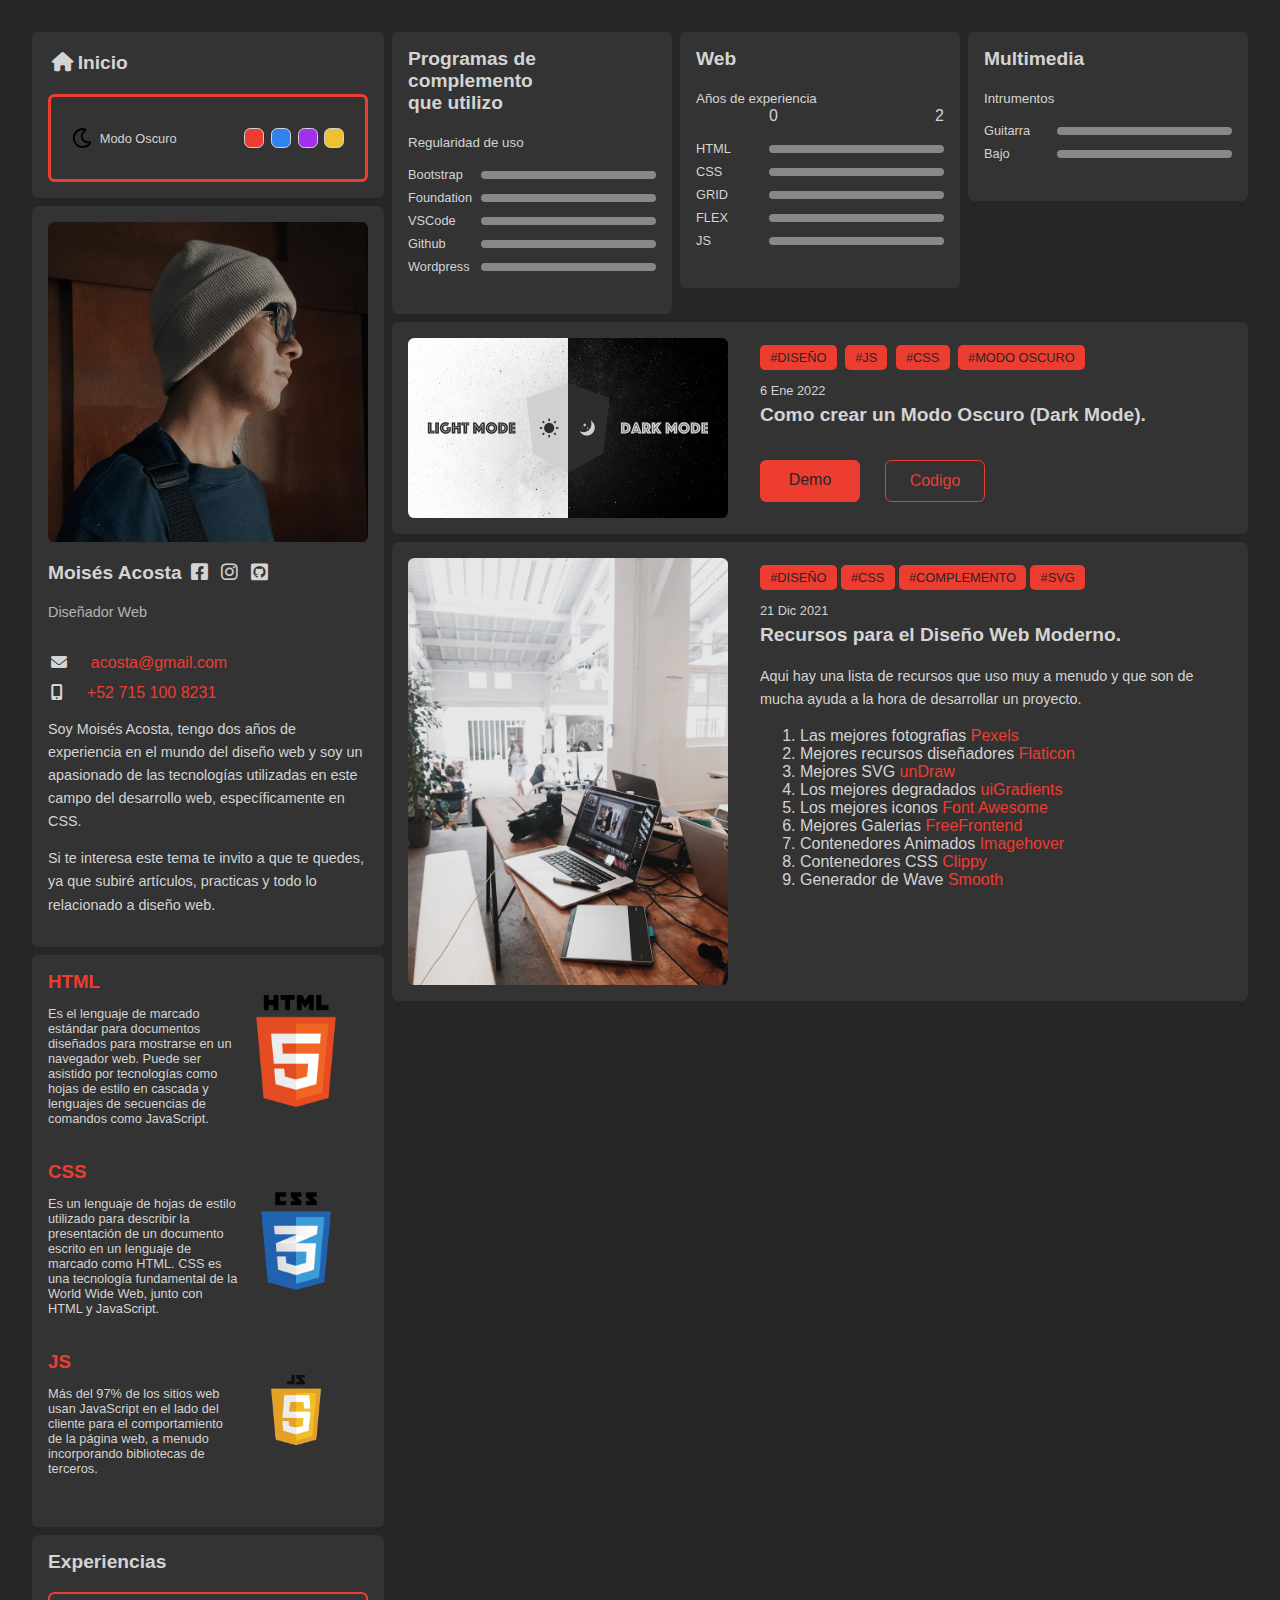
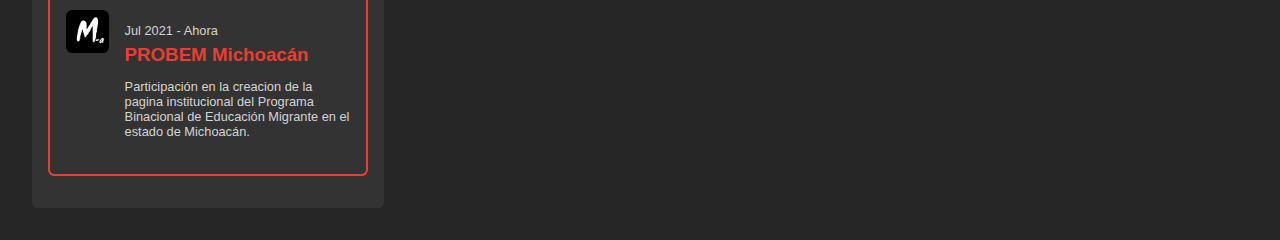
==== index.html @ a716a190 "Updated" ====
<!DOCTYPE html>
<html lang="en">
  <head>
    <meta charset="UTF-8" />
    <meta http-equiv="X-UA-Compatible" content="IE=edge" />
    <meta name="viewport" content="width=device-width, initial-scale=1.0" />
    <link rel="stylesheet" href="css/styles.css" />
    <link rel="icon" href="assets/images/logo.png" />

    <link
      rel="stylesheet"
      href="https://cdnjs.cloudflare.com/ajax/libs/font-awesome/6.0.0-beta3/css/all.min.css"
    />
    <title>M-a Web</title>
  </head>

  <body class="dark">
    <main class="main">
      <section class="column column--left">
        <article class="card card--profile">
          <h2 class="header__title"><i class="fas fa-home"></i>Inicio</h2>
          <div class="container__header">
            <div class="switches">
              <div id="toggle-theme" class="toggle-theme">
                <img
                  id="toggle-icon"
                  src="assets/icons/moon.svg"
                  alt="icon theme"
                  class="toggle-theme__icon"
                />
                <p id="toggle-text" class="toggle-theme__text">Modo Oscuro</p>
              </div>
              <div id="toggle-colors" class="colors">
                <div
                  data-color="hsl(4,84%,56%)"
                  class="colors__item colors__item--red"
                ></div>
                <div
                  data-color="hsl(214,84%,56%)"
                  class="colors__item colors__item--blue"
                ></div>
                <div
                  data-color="hsl(276,84%,56%)"
                  class="colors__item colors__item--purple"
                ></div>
                <div
                  data-color="hsl(46,84%,56%)"
                  class="colors__item colors__item--orange"
                ></div>
              </div>
            </div>
          </div>
        </article>

        <article class="card card--profile">
          <div class="card__image-container">
            <img src="assets/images/perfil.jpeg" alt="" />
          </div>

          <div class="card__header">
            <h2 class="card__title">
              Moisés Acosta
              <a
                href="https://www.facebook.com/moisesacoatamiranda"
                target="_blank"
              >
                <i class="fab fa-facebook-square"></i
              ></a>
              <a
                href="https://www.instagram.com/moisesacosta_miranda/"
                target="_blank"
                ><i class="fab fa-instagram"></i
              ></a>
              <a href="https://github.com/MoisesAcosta-fronend" target="_blank"
                ><i class="fab fa-github-square"></i
              ></a>
            </h2>

            <p class="card__subtitle">Diseñador Web</p>
          </div>

          <div class="card__body">
            <div class="card__link">
              <i class="fas fa-envelope icon"></i>
              <a href="mailto:acostam.moises.471@gmail.com" target="_blank"
                >acosta@gmail.com</a
              >
            </div>
          </div>

          <div class="card__body">
            <div class="card__link">
              <i class="fas fa-mobile-alt icon"></i>
              <a href="tel: +52 7151008231" target="_blank">+52 715 100 8231</a>
            </div>
            <p class="card__text">
              Soy Moisés Acosta, tengo dos años de experiencia en el mundo del
              diseño web y soy un apasionado de las tecnologías utilizadas en
              este campo del desarrollo web, específicamente en CSS.
            </p>
            <p class="card__text">
              Si te interesa este tema te invito a que te quedes, ya que subiré
              artículos, practicas y todo lo relacionado a diseño web.
            </p>
          </div>
        </article>

        <article class="card card--lenguages">
          <div class="lenguages">
            <div class="lenguages__info">
              <h3 class="lenguages__job">HTML</h3>
              <p class="lenguages__description">
                Es el lenguaje de marcado estándar para documentos diseñados
                para mostrarse en un navegador web. Puede ser asistido por
                tecnologías como hojas de estilo en cascada y lenguajes de
                secuencias de comandos como JavaScript.
              </p>
            </div>
            <img
              src="assets/images/logohtml.png"
              alt="logo"
              class="lenguages__image"
            />
          </div>

          <div class="lenguages">
            <div class="lenguages__info">
              <h3 class="lenguages__job">CSS</h3>
              <p class="lenguages__description">
                Es un lenguaje de hojas de estilo utilizado para describir la
                presentación de un documento escrito en un lenguaje de marcado
                como HTML. CSS es una tecnología fundamental de la World Wide
                Web, junto con HTML y JavaScript.
              </p>
            </div>
            <img
              src="assets/images/logocss.png"
              alt="logo"
              class="lenguages__image"
            />
          </div>

          <div class="lenguages">
            <div class="lenguages__info">
              <h3 class="lenguages__job">JS</h3>
              <p class="lenguages__description">
                Más del 97% de los sitios web usan JavaScript en el lado del cliente
                para el comportamiento de la página web, a menudo incorporando
                bibliotecas de terceros.
              </p>
            </div>
            <img
              src="assets/images/logojs.png"
              alt="logo"
              class="lenguages__image"
            />
          </div>
        </article>

        <article class="card card--experience">
          <h2 class="card__title">Experiencias</h2>

          <div class="experience">
            <img
              src="assets/images/logo.png"
              alt="logo"
              class="experience__image"
            />
            <div class="experience__info">
              <p class="experience__time">Jul 2021 - Ahora</p>
              <h3 class="experience__job">PROBEM Michoacán</h3>
              <p class="experience__description">
                Participación en la creacion de la pagina institucional del
                Programa Binacional de Educación Migrante en el estado de
                Michoacán.
              </p>
            </div>
          </div>
        </article>
      </section>

      <section class="column column--right">
        <article class="card">
          <h2 class="card__title">
            Programas de complemento <br />
            que utilizo
          </h2>
          <small>Regularidad de uso</small>

          <div class="skills">
            <div class="skills__item">
              <p class="skills__tech">Bootstrap</p>
              <div class="skills__bar skills__bar--10"></div>
            </div>

            <div class="skills__item">
              <p class="skills__tech">Foundation</p>
              <div class="skills__bar skills__bar--10"></div>
            </div>

            <div class="skills__item">
              <p class="skills__tech">VSCode</p>
              <div class="skills__bar skills__bar--90"></div>
            </div>

            <div class="skills__item">
              <p class="skills__tech">Github</p>
              <div class="skills__bar skills__bar--90"></div>
            </div>

            <div class="skills__item">
              <p class="skills__tech">Wordpress</p>
              <div class="skills__bar skills__bar--20"></div>
            </div>
          </div>
        </article>
        <article class="card">
          <h2 class="card__title">Web</h2>
          <small>Años de experiencia</small>
          <div class="skills__header">
            <span class="skills__star-level">0</span>
            <span class="skills__star-level">2</span>
          </div>
          <div class="skills">
            <div class="skills__item">
              <p class="skills__tech">HTML</p>
              <div class="skills__bar skills__bar--70"></div>
            </div>

            <div class="skills__item">
              <p class="skills__tech">CSS</p>
              <div class="skills__bar skills__bar--50"></div>
            </div>

            <div class="skills__item">
              <p class="skills__tech">GRID</p>
              <div class="skills__bar skills__bar--90"></div>
            </div>

            <div class="skills__item">
              <p class="skills__tech">FLEX</p>
              <div class="skills__bar skills__bar--90"></div>
            </div>

            <div class="skills__item">
              <p class="skills__tech">JS</p>
              <div class="skills__bar skills__bar--10"></div>
            </div>
          </div>
        </article>

        <article class="card">
          <h2 class="card__title">Multimedia</h2>
          <small>Intrumentos</small>

          <div class="skills">
            <div class="skills__item">
              <p class="skills__tech">Guitarra</p>
              <div class="skills__bar skills__bar--60"></div>
            </div>

            <div class="skills__item">
              <p class="skills__tech">Bajo</p>
              <div class="skills__bar skills__bar--20"></div>
            </div>
          </div>
        </article>

        <article class="card card--project">
          <div class="card__image-container">
            <img
              class="card__image"
              src="assets/images/dark mode.png"
              alt="Landing Page"
            />
          </div>
          <div class="project">
            <div class="project__tags">
              <span class="project__tag">#DISEÑO</span>
              <span class="project__tag">#JS</span>
              <span class="project__tag">#CSS</span>
              <span class="project__tag">#MODO OSCURO</span>
            </div>
            <p class="experience__time">6 Ene 2022</p>

            <h2 class="card__title">Como crear un Modo Oscuro (Dark Mode).</h2>
            <p class="card__text"></p>
            <div class="buttons">
              <a
                href="https://moisesacosta-fronend.github.io/DARK-MODE/"
                target="_blank"
                class="button button--primary"
                >Demo</a
              >
              <a
                href="https://github.com/MoisesAcosta-fronend/DARK-MODE"
                target="_blank"
                class="button button--ghost"
                >Codigo</a
              >
            </div>
          </div>
        </article>

        <article class="card card--project">
          <div class="card__image-container">
            <img
              class="card__image"
              src="assets/images/project.jpg"
              alt="Landing Page"
            />
          </div>
          <div class="project">
            <div class="project__tags">
              <span class="project__tag">#DISEÑO</span>
              <span class="project__tag">#CSS</span>
              <span class="project__tag">#COMPLEMENTO</span>
              <span class="project__tag">#SVG</span>
            </div>
            <p class="experience__time">21 Dic 2021</p>

            <h2 class="card__title">Recursos para el Diseño Web Moderno.</h2>
            <p class="card__text">
              Aqui hay una lista de recursos que uso muy a menudo y que son de
              mucha ayuda a la hora de desarrollar un proyecto.
            </p>

            <ol>
              <li>
                Las mejores fotografias
                <a href="https://www.pexels.com/es-es/" target="_blank"
                  >Pexels</a
                >
              </li>

              <li>
                Mejores recursos diseñadores
                <a href="https://www.flaticon.com/" target="_blank">Flaticon</a>
              </li>

              <li>
                Mejores SVG
                <a href="https://undraw.co/illustrations" target="_blank"
                  >unDraw</a
                >
              </li>

              <li>
                Los mejores degradados
                <a
                  href="https://uigradients.com/#50ShadesofGrey"
                  target="_blank"
                  >uiGradients</a
                >
              </li>

              <li>
                Los mejores iconos
                <a
                  href="https://fontawesome.com/v5.15/icons?d=gallery&p=2"
                  target="_blank"
                  >Font Awesome</a
                >
              </li>

              <li>
                Mejores Galerias
                <a
                  href="https://freefrontend.com/css-masonry-layout-examples/"
                  target="_blank"
                  >FreeFrontend</a
                >
              </li>

              <li>
                Contenedores Animados
                <a href="http://imagehover.io/" target="_blank">Imagehover</a>
              </li>

              <li>
                Contenedores CSS
                <a href="https://bennettfeely.com/clippy/" target="_blank"
                  >Clippy</a
                >
              </li>

              <li>
                Generador de Wave
                <a
                  href="https://smooth.ie/blogs/news/svg-wavey-transitions-between-sections"
                  target="_blank"
                  >Smooth</a
                >
              </li>
            </ol>
          </div>
        </article>
      </section>
    </main>

    <script src="js/scripts.js"></script>
  </body>
</html>
---- css/styles.css ----
:root {
  --primary-color: hsl(4, 84%, 56%);
  --text-color: hsl(0, 0%, 31%);
  --bg-color: hsl(0, 0%, 90%);
  --bg-card-color: hsl(0, 0%, 98%);
  --transition: color 0.2s, background-color 0.4s, border 0.3s ease-in-out;
  --border-radius: 0.4em;
  --skill-bar-length: 0%;
}

* {
  box-sizing: border-box;
}
a {
  color: var(--primary-color);
  text-decoration: none;
  transition: var(--transition);
}
i {
  padding: 0.2em;
  color: var(--text-color);
}
img {
  max-width: 100%;
  display: block;
  border-radius: var(--border-radius);
}

body {
  margin: 0;
  background-color: var(--bg-color);
  color: var(--text-color);
  transition: var(--transition);
  font-family: sans-serif;
}

body.dark {
  --bg-color: hsl(0, 0%, 15%);
  --text-color: hsl(0, 0%, 83%);
  --bg-card-color: hsl(0, 0%, 20%);
}

/*MODOS*/
.header__title {
  margin: 0;
  margin-bottom: 1em;
  font-size: 1.2rem;
  transition: var(--transition);
}
.container__header {
  background-color: transparent;
  border-radius: var(--border-radius);
  border: 3px solid var(--primary-color);
  transition: var(--transition);
}
.switches {
  display: flex;
  align-items: center;
  justify-content: space-between;
  padding: 0.3em;
  margin: 1em;
}
.toggle-theme {
  display: flex;
  align-items: center;
  justify-content: center;
  cursor: pointer;
}
.toggle-theme__icon {
  margin-right: 0.5em;
  width: 20px;
}
.toggle-theme__text {
  font-size: 0.8rem;
}
/*FINAL MODOS*/

/*COLORES*/
.colors {
  display: flex;
  justify-content: space-between;
  align-items: center;
  height: 20px;
  width: 100px;
}
.colors__item {
  width: 20px;
  height: 20px;
  border: 1px solid var(--text-color);
  cursor: pointer;
  background-color: var(--primary-color);
  border-radius: var(--border-radius);
  transition: var(--transition);
}
.colors__item--red {
  --primary-color: hsl(4, 84%, 56%);
}
.colors__item--blue {
  --primary-color: hsl(214, 84%, 56%);
}
.colors__item--purple {
  --primary-color: hsl(276, 84%, 56%);
}
.colors__item--orange {
  --primary-color: hsl(46, 84%, 56%);
}
/*FINAL COLORES*/

.main {
  display: grid;
  transition: var(--transition);
  padding: 2em;
  gap: 0.5em;
}
@media screen and (min-width: 720px) {
  .main {
    grid-template-columns: min-content 1fr;
  }
}

.column {
  display: grid;
  gap: 0.5em;
}
@media screen and (min-width: 720px) {
  .column--right {
    grid-template-columns: repeat(3, 1fr);
    grid-template-rows: repeat(3, min-content);
    align-items: start;
  }
}

.card {
  padding: 1em;
  background-color: var(--bg-card-color);
  border-radius: var(--border-radius);
  transition: var(--transition);

  /*CARD PRESENTACION*/
}
.card__image-container {
  min-width: 320px;
  overflow: hidden;
}
.card__header {
  padding: 1em 0;
}
.card__title {
  margin: 0;
  margin-bottom: 1em;
  font-size: 1.2rem;
}
.card__subtitle {
  font-size: 0.9rem;
  opacity: 0.8;
}
.card__link {
  margin-bottom: 0.5em;
}
.card__text {
  font-size: 0.9rem;
  line-height: 1.6;
}
@media screen and (min-width: 760px) {
  .card--project {
    display: grid;
    grid-template-columns: min-content 1fr;
    grid-column: 1/-1;
  }
}
/* FINAL CARD PRESENTACION*/

.skills {
  padding: 1em 0;
}
.skills__header {
  display: flex;
  justify-content: space-between;
  width: 175px;
  margin-left: auto;
}
.skills__tech {
  margin: 0;
  font-size: 0.8rem;
}
.skills__item {
  display: flex;
  align-items: center;
  justify-content: space-between;
  margin-bottom: 0.5em;
}
.skills__bar,
.skills__bar::after {
  position: relative;
  width: 175px;
  height: 8px;
  background-color: #888;
  border-radius: var(--border-radius);
  overflow: hidden;
}
.skills__bar::after {
  left: -175px;
  content: "";
  position: absolute;
  background-color: var(--primary-color);
  transition: var(--transition);
  animation: skills-bar-fill 2s ease-in-out forwards;
}
.skills__bar--10::after {
  --skill-bar-length: 10%;
}
.skills__bar--20::after {
  --skill-bar-length: 20%;
}
.skills__bar--30::after {
  --skill-bar-length: 30%;
}
.skills__bar--40::after {
  --skill-bar-length: 40%;
}
.skills__bar--50::after {
  --skill-bar-length: 50%;
}
.skills__bar--60::after {
  --skill-bar-length: 60%;
}
.skills__bar--70::after {
  --skill-bar-length: 70%;
}
.skills__bar--80::after {
  --skill-bar-length: 80%;
}
.skills__bar--90::after {
  --skill-bar-length: 90%;
}
.skills__bar--100::after {
  --skill-bar-length: 100%;
}

.lenguages {
  display: flex;
  align-items: start;
  margin-bottom: 1em;
  border-radius: var(--border-radius);
  transition: var(--transition);
}
.lenguages__image {
  max-width: 35%;
  margin-right: 1em;
  margin-top: 1.5em;
  
}
.lenguages__time {
  font-size: 0.8rem;
  margin-bottom: 0.5em;
}
.lenguages__job {
  margin: 0;
  margin-bottom: 0.5em;
  color: var(--primary-color);
  transition: var(--transition);
}
.lenguages__description {
  font-size: 0.8rem;
  margin-bottom: 1.5em;
}

.experience {
  display: flex;
  align-items: start;
  margin-bottom: 1em;
  padding: 1em;
  border: 2px solid var(--primary-color);
  border-radius: var(--border-radius);
  transition: var(--transition);
}
.experience__image {
  max-width: 15%;
  margin-right: 1em;
}
.experience__time {
  font-size: 0.8rem;
  margin-bottom: 0.5em;
}
.experience__job {
  margin: 0;
  margin-bottom: 0.5em;
  color: var(--primary-color);
  transition: var(--transition);
}
.experience__description {
  font-size: 0.8rem;
  margin-bottom: 1.5em;
}

.project {
  position: relative;
}
@media screen and (min-width: 760px) {
  .project {
    margin-left: 2em;
  }
}

.project__tags {
  display: flex;
  justify-content: space-between;
  margin: 0.5em 0;
  font-size: 0.6rem;
  width: 275px;
}
.project__tag {
  transition: var(--transition);
}
@media screen and (min-width: 760px) {
  .project__tags {
    width: 325px;
    font-size: 0.8rem;
  }
}
.project__tag {
  padding: 0.4em 0.8em;
  border-radius: var(--border-radius);
  background-color: var(--primary-color);
  color: var(--bg-color);
  transition: var(--transition);
}
.buttons {
  display: flex;
  justify-content: space-between;
  width: 225px;
}
@media screen and (min-width: 760px) {
  .buttons {
    position: absolute;
    bottom: 1em;
  }
}

.button {
  width: 100px;
  line-height: 2.5;
  text-align: center;
  border-radius: var(--border-radius);
  transition: var(--transition);
}
.button--primary {
  background-color: var(--primary-color);
  color: var(--bg-color);
}
.button--ghost {
  background-color: transparent;
  border: 1px solid var(--primary-color);
  color: var(--primary-color);
}

.icon {
  margin-right: 1em;
}

@keyframes skills-bar-fill {
  to {
    transform: translateX(var(--skill-bar-length));
  }
}
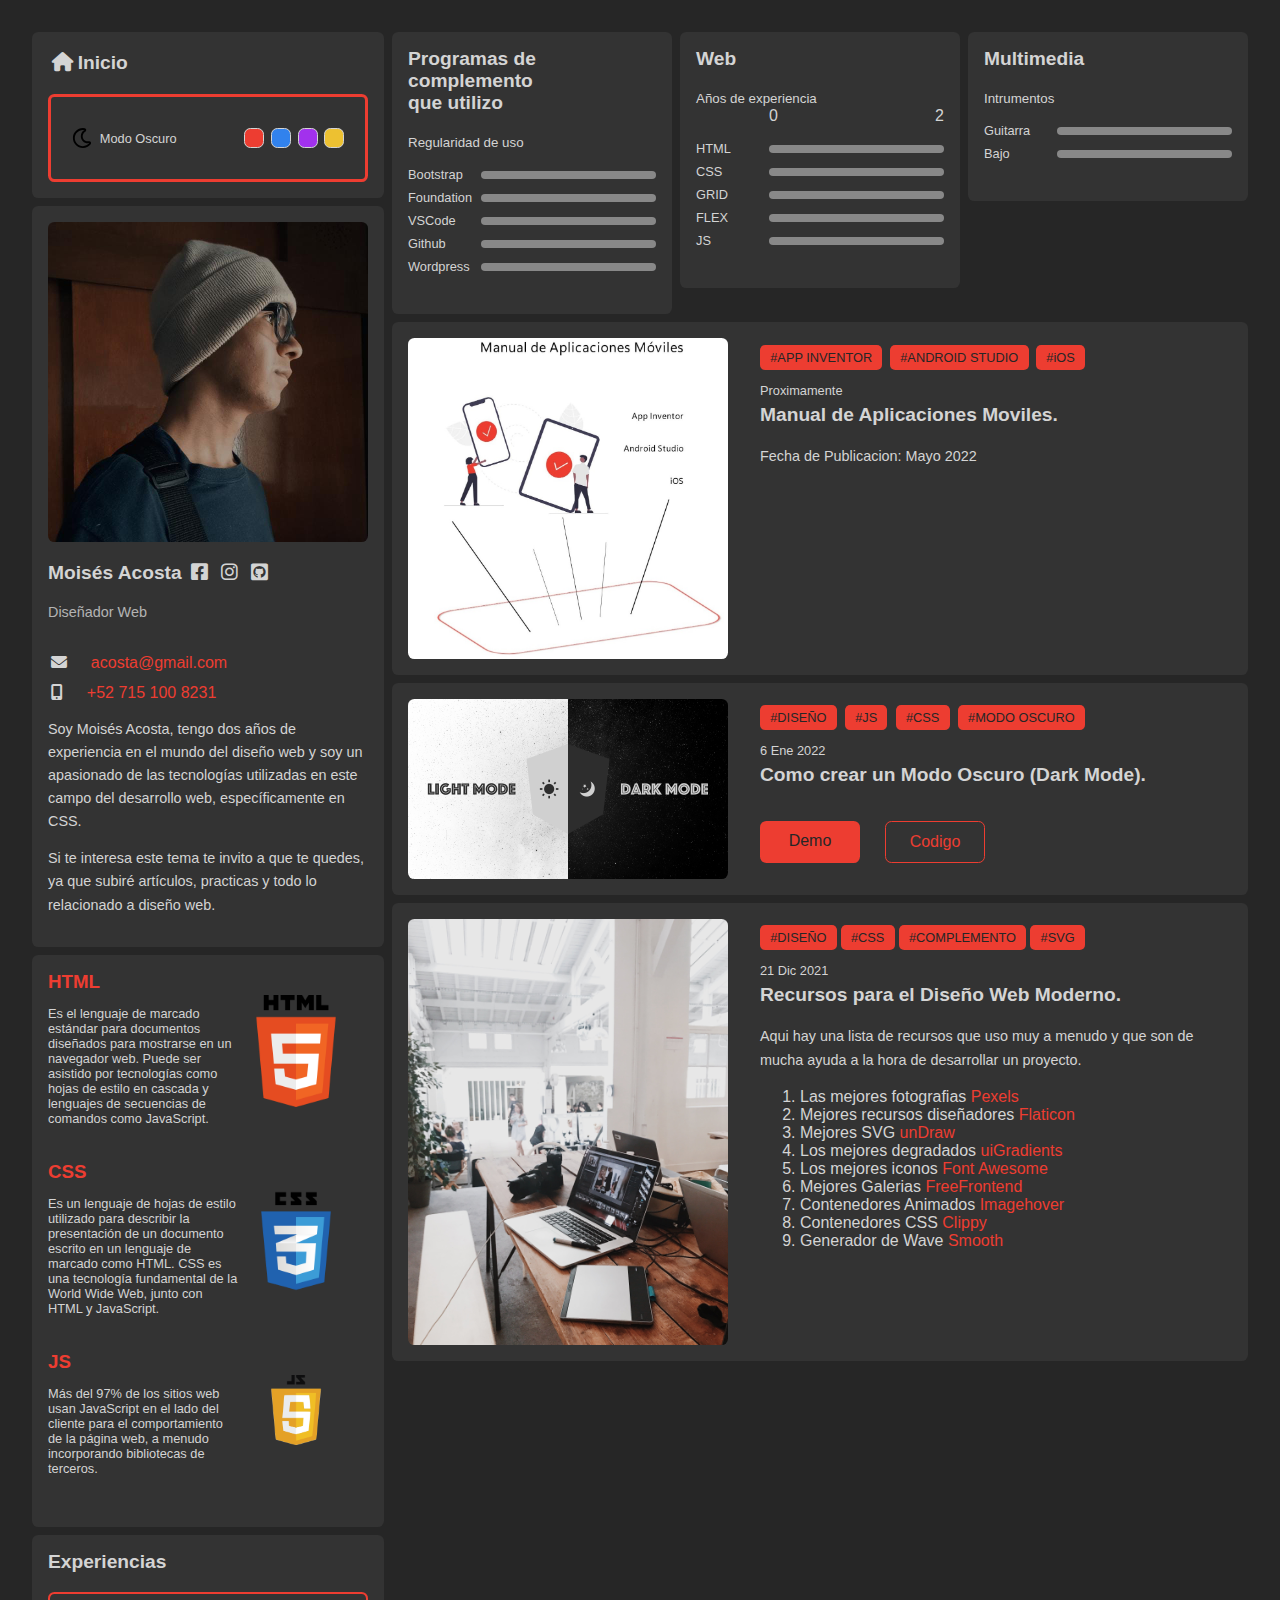
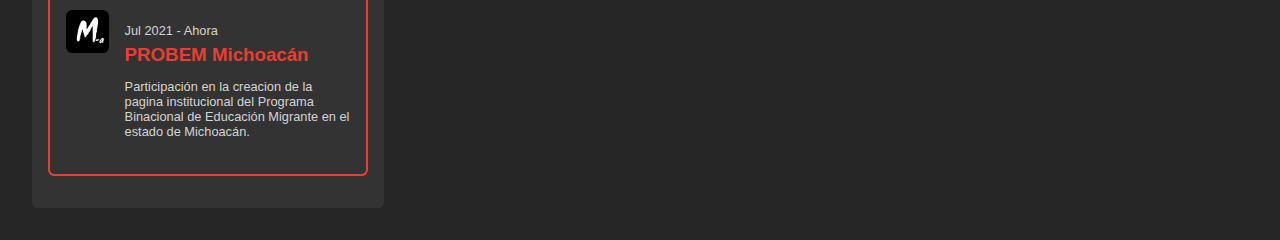
==== commit d5a99b55: "Updated" ====
--- a/index.html
+++ b/index.html
@@ -270,6 +270,29 @@
           <div class="card__image-container">
             <img
               class="card__image"
+              src="assets/images/Manual.jpeg"
+              alt="Landing Page"
+            />
+          </div>
+          <div class="project">
+            <div class="project__tags">
+              <span class="project__tag">#APP INVENTOR</span>
+              <span class="project__tag">#ANDROID STUDIO</span>
+              <span class="project__tag">#iOS</span>
+            </div>
+            <p class="experience__time">Proximamente</p>
+
+            <h2 class="card__title">Manual de Aplicaciones Moviles.</h2>
+            <p class="card__text">Fecha de Publicacion: Mayo 2022</p>
+            
+            </div>
+          </div>
+        </article>
+
+        <article class="card card--project">
+          <div class="card__image-container">
+            <img
+              class="card__image"
               src="assets/images/dark mode.png"
               alt="Landing Page"
             />
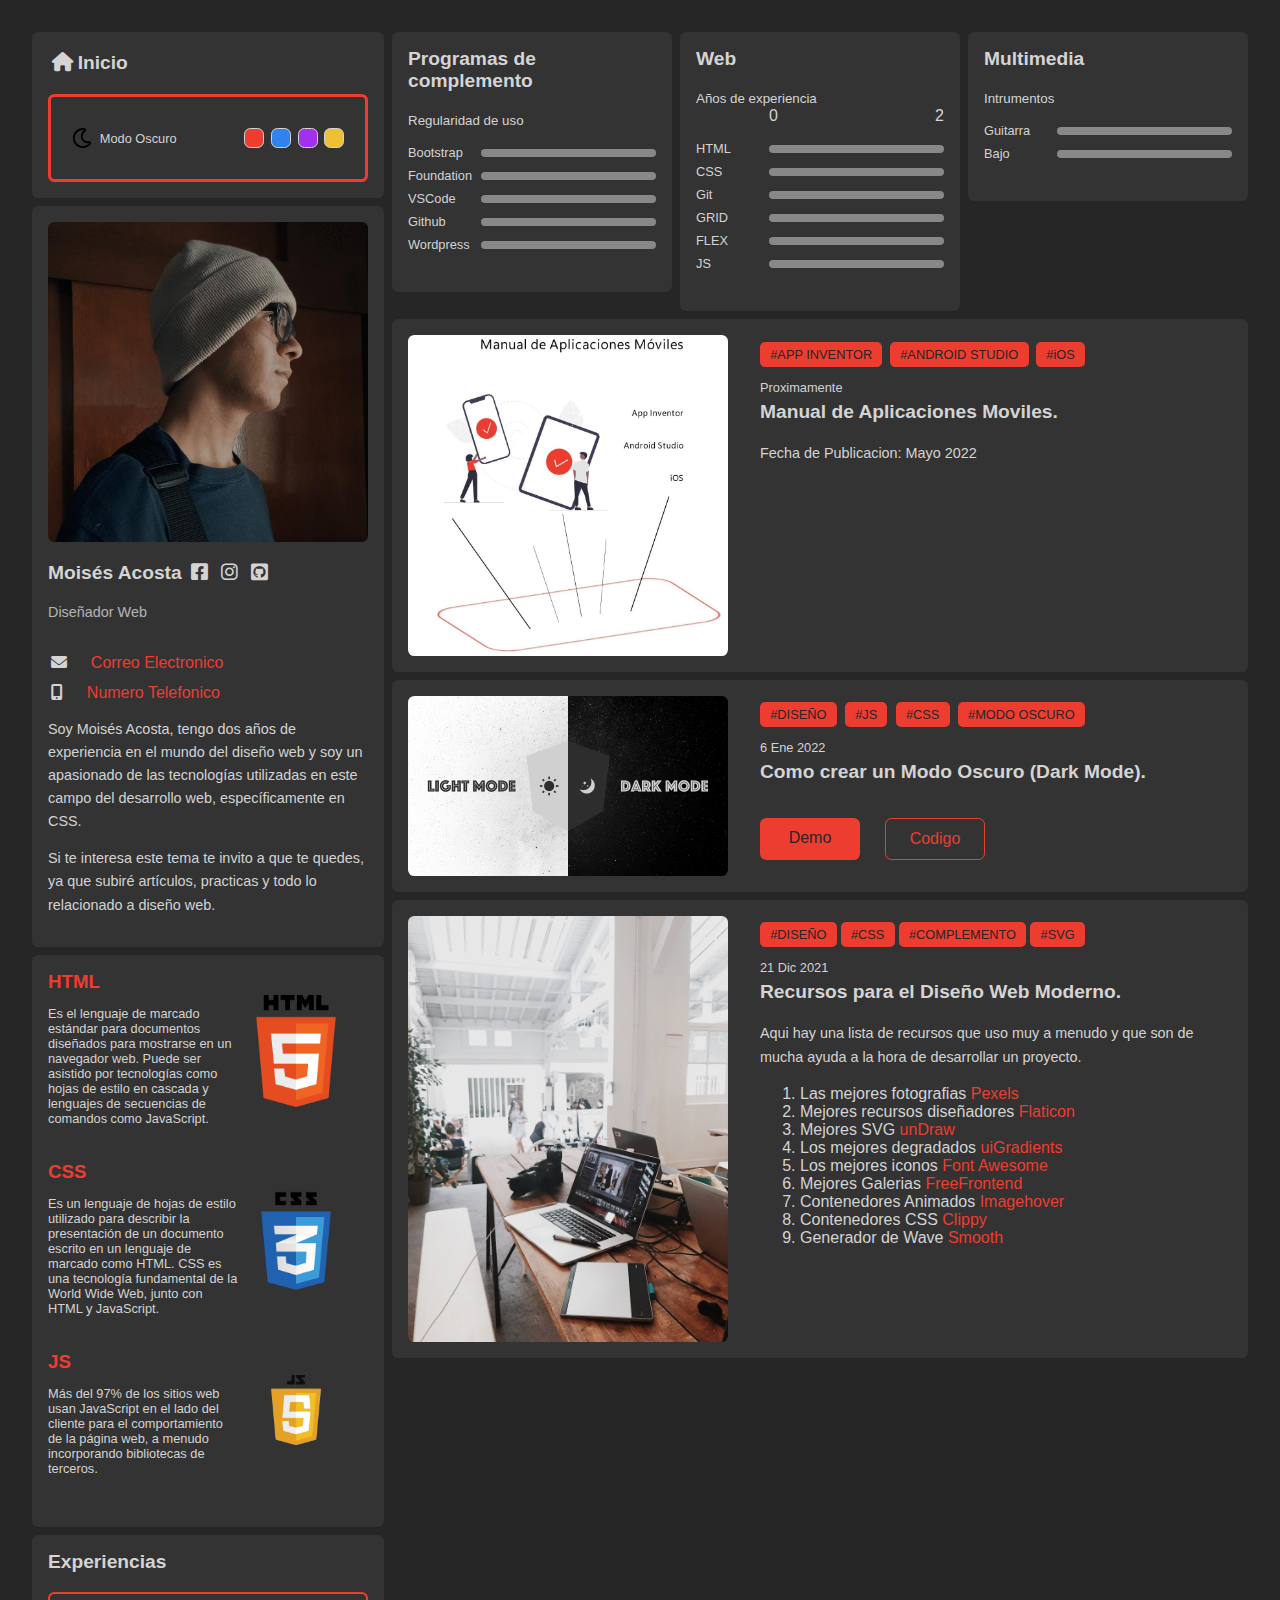
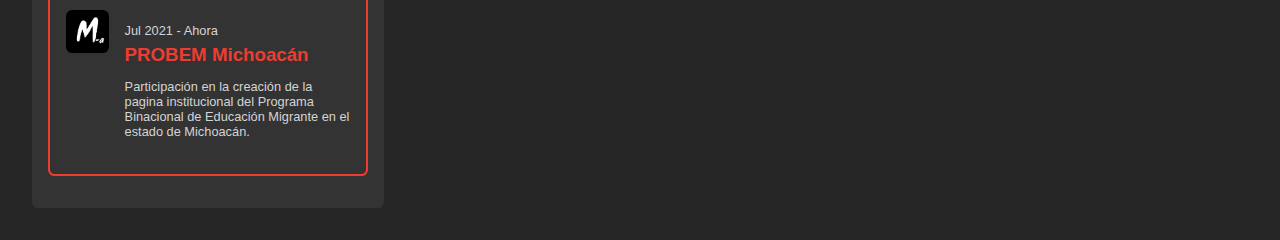
==== commit fe335491: "Updated" ====
--- a/index.html
+++ b/index.html
@@ -83,7 +83,7 @@
             <div class="card__link">
               <i class="fas fa-envelope icon"></i>
               <a href="mailto:acostam.moises.471@gmail.com" target="_blank"
-                >acosta@gmail.com</a
+                >Correo Electronico</a
               >
             </div>
           </div>
@@ -91,7 +91,7 @@
           <div class="card__body">
             <div class="card__link">
               <i class="fas fa-mobile-alt icon"></i>
-              <a href="tel: +52 7151008231" target="_blank">+52 715 100 8231</a>
+              <a href="tel: +52 7151008231" target="_blank">Numero Telefonico</a>
             </div>
             <p class="card__text">
               Soy Moisés Acosta, tengo dos años de experiencia en el mundo del
@@ -170,7 +170,7 @@
               <p class="experience__time">Jul 2021 - Ahora</p>
               <h3 class="experience__job">PROBEM Michoacán</h3>
               <p class="experience__description">
-                Participación en la creacion de la pagina institucional del
+                Participación en la creación de la pagina institucional del
                 Programa Binacional de Educación Migrante en el estado de
                 Michoacán.
               </p>
@@ -183,7 +183,7 @@
         <article class="card">
           <h2 class="card__title">
             Programas de complemento <br />
-            que utilizo
+            
           </h2>
           <small>Regularidad de uso</small>
 
@@ -233,8 +233,12 @@
             </div>
 
             <div class="skills__item">
+              <p class="skills__tech">Git</p>
+              <div class="skills__bar skills__bar--30"></div>
+            </div>
+            <div class="skills__item">
               <p class="skills__tech">GRID</p>
-              <div class="skills__bar skills__bar--90"></div>
+              <div class="skills__bar skills__bar--70"></div>
             </div>
 
             <div class="skills__item">
@@ -418,6 +422,9 @@
             </ol>
           </div>
         </article>
+
+        
+     
       </section>
     </main>
 
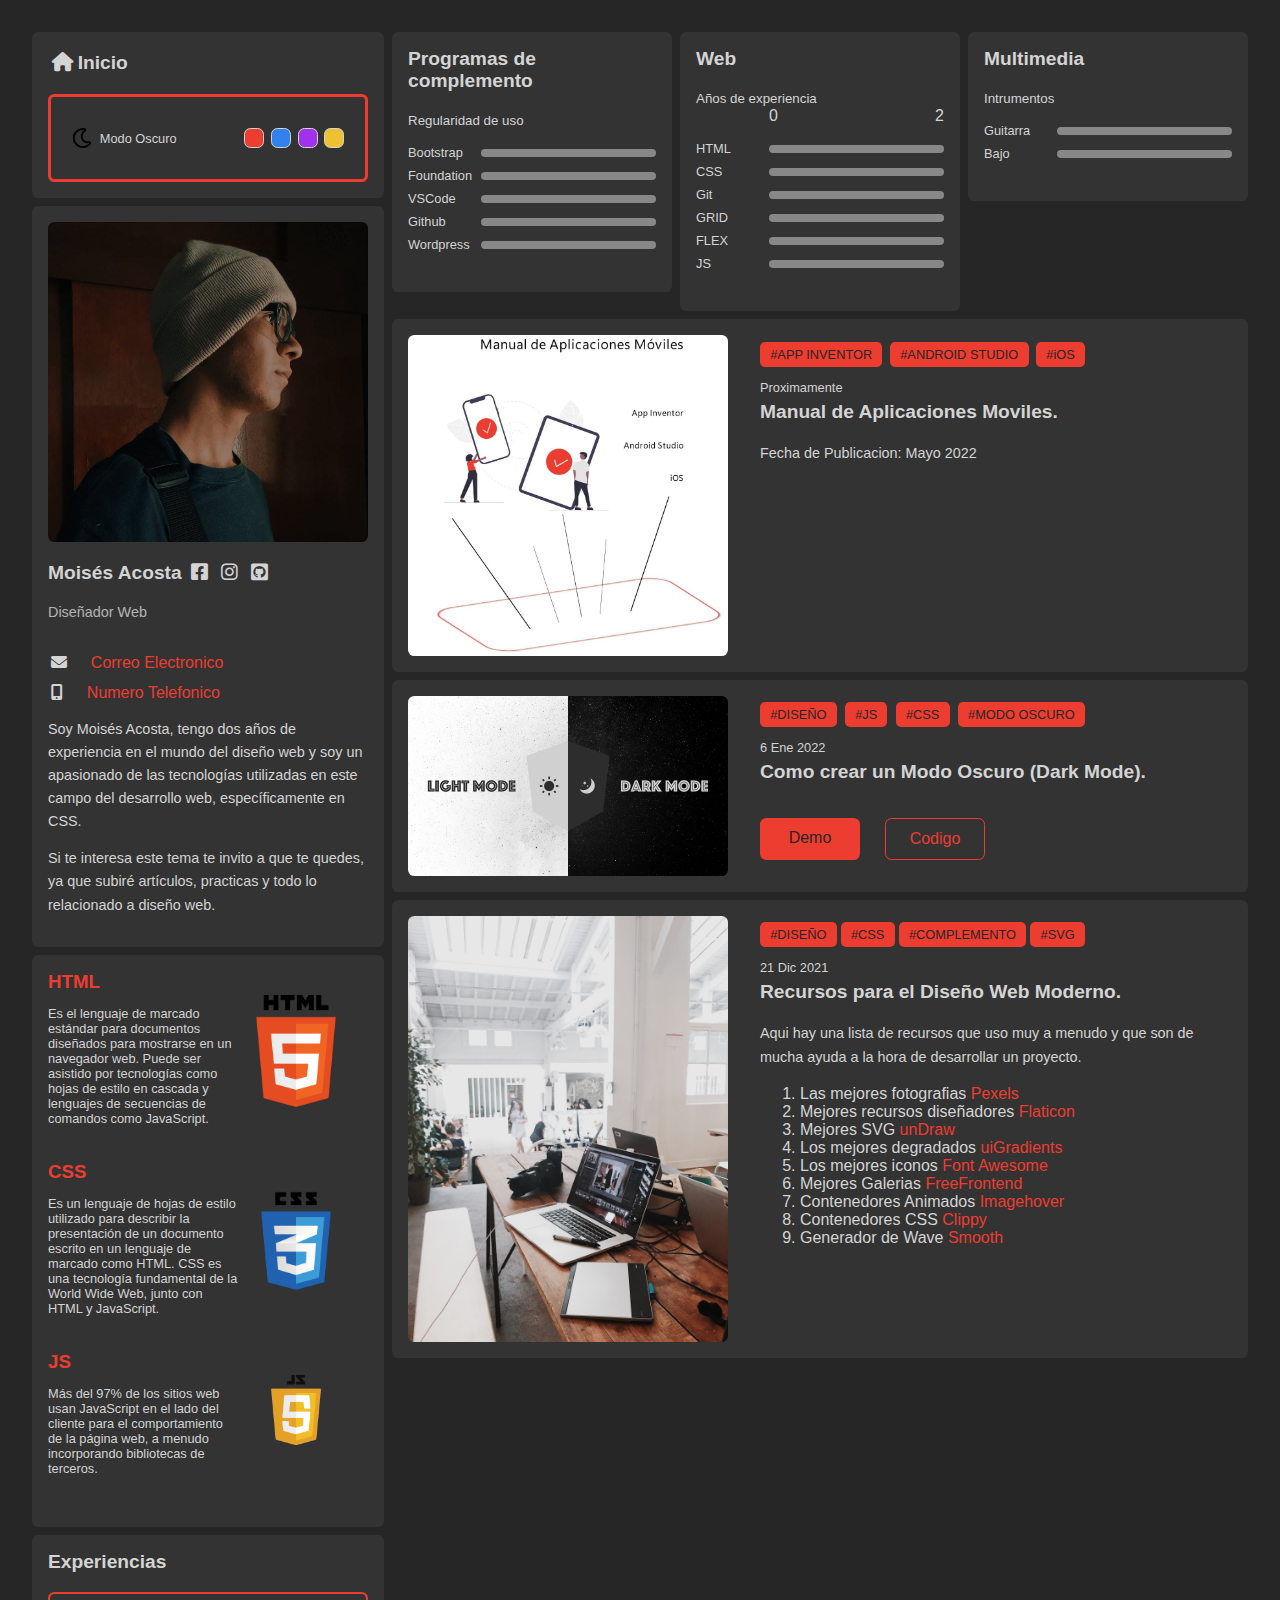
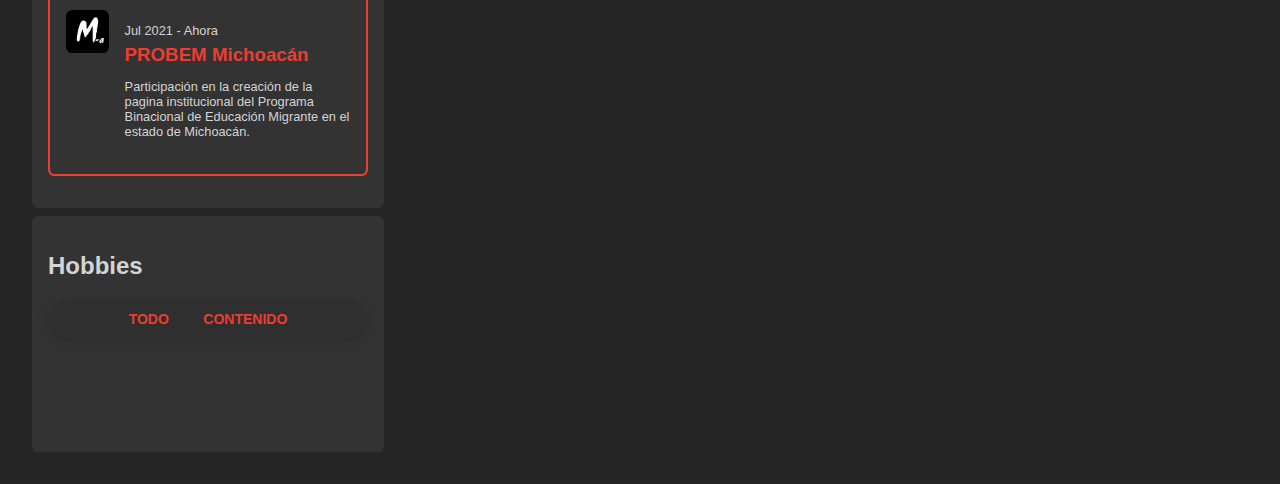
==== commit 41470a91: "Updated" ====
--- a/index.html
+++ b/index.html
@@ -1,433 +1,411 @@
 <!DOCTYPE html>
 <html lang="en">
-  <head>
-    <meta charset="UTF-8" />
-    <meta http-equiv="X-UA-Compatible" content="IE=edge" />
-    <meta name="viewport" content="width=device-width, initial-scale=1.0" />
-    <link rel="stylesheet" href="css/styles.css" />
-    <link rel="icon" href="assets/images/logo.png" />
-
-    <link
-      rel="stylesheet"
-      href="https://cdnjs.cloudflare.com/ajax/libs/font-awesome/6.0.0-beta3/css/all.min.css"
-    />
-    <title>M-a Web</title>
-  </head>
-
-  <body class="dark">
-    <main class="main">
-      <section class="column column--left">
-        <article class="card card--profile">
-          <h2 class="header__title"><i class="fas fa-home"></i>Inicio</h2>
-          <div class="container__header">
-            <div class="switches">
-              <div id="toggle-theme" class="toggle-theme">
-                <img
-                  id="toggle-icon"
-                  src="assets/icons/moon.svg"
-                  alt="icon theme"
-                  class="toggle-theme__icon"
-                />
-                <p id="toggle-text" class="toggle-theme__text">Modo Oscuro</p>
-              </div>
-              <div id="toggle-colors" class="colors">
-                <div
-                  data-color="hsl(4,84%,56%)"
-                  class="colors__item colors__item--red"
-                ></div>
-                <div
-                  data-color="hsl(214,84%,56%)"
-                  class="colors__item colors__item--blue"
-                ></div>
-                <div
-                  data-color="hsl(276,84%,56%)"
-                  class="colors__item colors__item--purple"
-                ></div>
-                <div
-                  data-color="hsl(46,84%,56%)"
-                  class="colors__item colors__item--orange"
-                ></div>
+
+<head>
+  <meta charset="UTF-8" />
+  <meta http-equiv="X-UA-Compatible" content="IE=edge" />
+  <meta name="viewport" content="width=device-width, initial-scale=1.0" />
+  <link rel="stylesheet" href="css/styles.css" />
+  <link rel="icon" href="assets/images/logo.png" />
+
+  <link rel="stylesheet" href="https://cdnjs.cloudflare.com/ajax/libs/font-awesome/6.0.0-beta3/css/all.min.css" />
+  <title>M-a Web</title>
+</head>
+
+<body class="dark">
+  <main class="main">
+    <section class="column column--left">
+      <article class="card card--profile">
+        <h2 class="header__title"><i class="fas fa-home"></i>Inicio</h2>
+        <div class="container__header">
+          <div class="switches">
+            <div id="toggle-theme" class="toggle-theme">
+              <img id="toggle-icon" src="assets/icons/moon.svg" alt="icon theme" class="toggle-theme__icon" />
+              <p id="toggle-text" class="toggle-theme__text">Modo Oscuro</p>
+            </div>
+            <div id="toggle-colors" class="colors">
+              <div data-color="hsl(4,84%,56%)" class="colors__item colors__item--red"></div>
+              <div data-color="hsl(214,84%,56%)" class="colors__item colors__item--blue"></div>
+              <div data-color="hsl(276,84%,56%)" class="colors__item colors__item--purple"></div>
+              <div data-color="hsl(46,84%,56%)" class="colors__item colors__item--orange"></div>
+            </div>
+          </div>
+        </div>
+      </article>
+
+      <article class="card card--profile">
+        <div class="card__image-container">
+          <img src="assets/images/perfil1.jpeg" alt="" />
+        </div>
+
+        <div class="card__header">
+          <h2 class="card__title">
+            Moisés Acosta
+            <a href="https://www.facebook.com/moisesacoatamiranda" target="_blank">
+              <i class="fab fa-facebook-square"></i></a>
+            <a href="https://www.instagram.com/moisesacosta_miranda/" target="_blank"><i
+                class="fab fa-instagram"></i></a>
+            <a href="https://github.com/MoisesAcosta-fronend" target="_blank"><i class="fab fa-github-square"></i></a>
+          </h2>
+
+          <p class="card__subtitle">Diseñador Web</p>
+        </div>
+
+        <div class="card__body">
+          <div class="card__link">
+            <i class="fas fa-envelope icon"></i>
+            <a href="mailto:acostam.moises.471@gmail.com" target="_blank">Correo Electronico</a>
+          </div>
+        </div>
+
+        <div class="card__body">
+          <div class="card__link">
+            <i class="fas fa-mobile-alt icon"></i>
+            <a href="tel: +52 7151008231" target="_blank">Numero Telefonico</a>
+          </div>
+          <p class="card__text">
+            Soy Moisés Acosta, tengo dos años de experiencia en el mundo del
+            diseño web y soy un apasionado de las tecnologías utilizadas en
+            este campo del desarrollo web, específicamente en CSS.
+          </p>
+          <p class="card__text">
+            Si te interesa este tema te invito a que te quedes, ya que subiré
+            artículos, practicas y todo lo relacionado a diseño web.
+          </p>
+        </div>
+      </article>
+
+      <article class="card card--lenguages">
+        <div class="lenguages">
+          <div class="lenguages__info">
+            <h3 class="lenguages__job">HTML</h3>
+            <p class="lenguages__description">
+              Es el lenguaje de marcado estándar para documentos diseñados
+              para mostrarse en un navegador web. Puede ser asistido por
+              tecnologías como hojas de estilo en cascada y lenguajes de
+              secuencias de comandos como JavaScript.
+            </p>
+          </div>
+          <img src="assets/images/logohtml.png" alt="logo" class="lenguages__image" />
+        </div>
+
+        <div class="lenguages">
+          <div class="lenguages__info">
+            <h3 class="lenguages__job">CSS</h3>
+            <p class="lenguages__description">
+              Es un lenguaje de hojas de estilo utilizado para describir la
+              presentación de un documento escrito en un lenguaje de marcado
+              como HTML. CSS es una tecnología fundamental de la World Wide
+              Web, junto con HTML y JavaScript.
+            </p>
+          </div>
+          <img src="assets/images/logocss.png" alt="logo" class="lenguages__image" />
+        </div>
+
+        <div class="lenguages">
+          <div class="lenguages__info">
+            <h3 class="lenguages__job">JS</h3>
+            <p class="lenguages__description">
+              Más del 97% de los sitios web usan JavaScript en el lado del cliente
+              para el comportamiento de la página web, a menudo incorporando
+              bibliotecas de terceros.
+            </p>
+          </div>
+          <img src="assets/images/logojs.png" alt="logo" class="lenguages__image" />
+        </div>
+      </article>
+
+      <article class="card card--experience">
+        <h2 class="card__title">Experiencias</h2>
+
+        <div class="experience">
+          <img src="assets/images/logo.png" alt="logo" class="experience__image" />
+          <div class="experience__info">
+            <p class="experience__time">Jul 2021 - Ahora</p>
+            <h3 class="experience__job">PROBEM Michoacán</h3>
+            <p class="experience__description">
+              Participación en la creación de la pagina institucional del
+              Programa Binacional de Educación Migrante en el estado de
+              Michoacán.
+            </p>
+          </div>
+        </div>
+      </article>
+      <article class="card">
+
+        <div id="portfolio" class="portfolio section-bg">
+          <div class="container">
+
+            <div class="section-title">
+              <h2 class="card-title">Hobbies</h2>
+              <p></p>
+            </div>
+
+            <div class="row">
+              <div class="col-lg-12 d-flex justify-content-center">
+                <ul id="portfolio-flters">
+                  <li data-filter="*" class="filter-active">Todo</li>
+                  <li data-filter=".filter-app">Contenido</li>
+
+                </ul>
               </div>
             </div>
-          </div>
-        </article>
-
-        <article class="card card--profile">
-          <div class="card__image-container">
-            <img src="assets/images/perfil.jpeg" alt="" />
-          </div>
-
-          <div class="card__header">
-            <h2 class="card__title">
-              Moisés Acosta
-              <a
-                href="https://www.facebook.com/moisesacoatamiranda"
-                target="_blank"
-              >
-                <i class="fab fa-facebook-square"></i
-              ></a>
-              <a
-                href="https://www.instagram.com/moisesacosta_miranda/"
-                target="_blank"
-                ><i class="fab fa-instagram"></i
-              ></a>
-              <a href="https://github.com/MoisesAcosta-fronend" target="_blank"
-                ><i class="fab fa-github-square"></i
-              ></a>
-            </h2>
-
-            <p class="card__subtitle">Diseñador Web</p>
-          </div>
-
-          <div class="card__body">
-            <div class="card__link">
-              <i class="fas fa-envelope icon"></i>
-              <a href="mailto:acostam.moises.471@gmail.com" target="_blank"
-                >Correo Electronico</a
-              >
+
+            <div class="row portfolio-container">
+
+              <div class="col-lg-4 col-md-6 portfolio-item filter-app">
+                <div class="portfolio-wrap">
+                  <img
+                    src="https://images.pexels.com/photos/7802307/pexels-photo-7802307.jpeg?auto=compress&cs=tinysrgb&dpr=2&w=500"
+                    class="img-fluid" alt="">
+                  <div class="portfolio-info">
+                    <h4>Guitarra</h4>
+
+                  </div>
+                  <div class="portfolio-links">
+                    <a href="https://images.pexels.com/photos/7802307/pexels-photo-7802307.jpeg?auto=compress&cs=tinysrgb&dpr=2&w=500"
+                      target="_balnk" data-gallery="portfolioGallery" title="Guitarra"><i
+                        class="fas fa-compress"></i></a>
+
+                  </div>
+                </div>
+              </div>
+
+              <div class="col-lg-4 col-md-6 portfolio-item filter-app">
+                <div class="portfolio-wrap">
+                  <img
+                    src="https://scontent.fmlm3-1.fna.fbcdn.net/v/t39.30808-6/272846555_1376773226100322_4123198783299658628_n.jpg?_nc_cat=101&ccb=1-5&_nc_sid=e3f864&_nc_ohc=J4GwfpcloYQAX8Y20HG&_nc_ht=scontent.fmlm3-1.fna&oh=00_AT9bC0t5UTISr0N8tPnu7ejNfSFN6aZzmlymOOA1v9pKZw&oe=620AAF3F"
+                    class="img-fluid" alt="">
+                  <div class="portfolio-info">
+                    <h4>Fotografia Naturaleza</h4>
+
+                  </div>
+                  <div class="portfolio-links">
+                    <a href="https://scontent.fmlm3-1.fna.fbcdn.net/v/t39.30808-6/272846555_1376773226100322_4123198783299658628_n.jpg?_nc_cat=101&ccb=1-5&_nc_sid=e3f864&_nc_ohc=J4GwfpcloYQAX8Y20HG&_nc_ht=scontent.fmlm3-1.fna&oh=00_AT9bC0t5UTISr0N8tPnu7ejNfSFN6aZzmlymOOA1v9pKZw&oe=620AAF3F"
+                      target="_balnk" data-gallery="portfolioGallery" title="Fotografia de Naturaleza"><i
+                        class="fas fa-compress"></i></a>
+                  </div>
+                </div>
+              </div>
             </div>
           </div>
-
-          <div class="card__body">
-            <div class="card__link">
-              <i class="fas fa-mobile-alt icon"></i>
-              <a href="tel: +52 7151008231" target="_blank">Numero Telefonico</a>
-            </div>
-            <p class="card__text">
-              Soy Moisés Acosta, tengo dos años de experiencia en el mundo del
-              diseño web y soy un apasionado de las tecnologías utilizadas en
-              este campo del desarrollo web, específicamente en CSS.
-            </p>
-            <p class="card__text">
-              Si te interesa este tema te invito a que te quedes, ya que subiré
-              artículos, practicas y todo lo relacionado a diseño web.
-            </p>
-          </div>
-        </article>
-
-        <article class="card card--lenguages">
-          <div class="lenguages">
-            <div class="lenguages__info">
-              <h3 class="lenguages__job">HTML</h3>
-              <p class="lenguages__description">
-                Es el lenguaje de marcado estándar para documentos diseñados
-                para mostrarse en un navegador web. Puede ser asistido por
-                tecnologías como hojas de estilo en cascada y lenguajes de
-                secuencias de comandos como JavaScript.
-              </p>
-            </div>
-            <img
-              src="assets/images/logohtml.png"
-              alt="logo"
-              class="lenguages__image"
-            />
-          </div>
-
-          <div class="lenguages">
-            <div class="lenguages__info">
-              <h3 class="lenguages__job">CSS</h3>
-              <p class="lenguages__description">
-                Es un lenguaje de hojas de estilo utilizado para describir la
-                presentación de un documento escrito en un lenguaje de marcado
-                como HTML. CSS es una tecnología fundamental de la World Wide
-                Web, junto con HTML y JavaScript.
-              </p>
-            </div>
-            <img
-              src="assets/images/logocss.png"
-              alt="logo"
-              class="lenguages__image"
-            />
-          </div>
-
-          <div class="lenguages">
-            <div class="lenguages__info">
-              <h3 class="lenguages__job">JS</h3>
-              <p class="lenguages__description">
-                Más del 97% de los sitios web usan JavaScript en el lado del cliente
-                para el comportamiento de la página web, a menudo incorporando
-                bibliotecas de terceros.
-              </p>
-            </div>
-            <img
-              src="assets/images/logojs.png"
-              alt="logo"
-              class="lenguages__image"
-            />
-          </div>
-        </article>
-
-        <article class="card card--experience">
-          <h2 class="card__title">Experiencias</h2>
-
-          <div class="experience">
-            <img
-              src="assets/images/logo.png"
-              alt="logo"
-              class="experience__image"
-            />
-            <div class="experience__info">
-              <p class="experience__time">Jul 2021 - Ahora</p>
-              <h3 class="experience__job">PROBEM Michoacán</h3>
-              <p class="experience__description">
-                Participación en la creación de la pagina institucional del
-                Programa Binacional de Educación Migrante en el estado de
-                Michoacán.
-              </p>
-            </div>
-          </div>
-        </article>
-      </section>
-
-      <section class="column column--right">
-        <article class="card">
-          <h2 class="card__title">
-            Programas de complemento <br />
-            
-          </h2>
-          <small>Regularidad de uso</small>
-
-          <div class="skills">
-            <div class="skills__item">
-              <p class="skills__tech">Bootstrap</p>
-              <div class="skills__bar skills__bar--10"></div>
-            </div>
-
-            <div class="skills__item">
-              <p class="skills__tech">Foundation</p>
-              <div class="skills__bar skills__bar--10"></div>
-            </div>
-
-            <div class="skills__item">
-              <p class="skills__tech">VSCode</p>
-              <div class="skills__bar skills__bar--90"></div>
-            </div>
-
-            <div class="skills__item">
-              <p class="skills__tech">Github</p>
-              <div class="skills__bar skills__bar--90"></div>
-            </div>
-
-            <div class="skills__item">
-              <p class="skills__tech">Wordpress</p>
-              <div class="skills__bar skills__bar--20"></div>
-            </div>
-          </div>
-        </article>
-        <article class="card">
-          <h2 class="card__title">Web</h2>
-          <small>Años de experiencia</small>
-          <div class="skills__header">
-            <span class="skills__star-level">0</span>
-            <span class="skills__star-level">2</span>
-          </div>
-          <div class="skills">
-            <div class="skills__item">
-              <p class="skills__tech">HTML</p>
-              <div class="skills__bar skills__bar--70"></div>
-            </div>
-
-            <div class="skills__item">
-              <p class="skills__tech">CSS</p>
-              <div class="skills__bar skills__bar--50"></div>
-            </div>
-
-            <div class="skills__item">
-              <p class="skills__tech">Git</p>
-              <div class="skills__bar skills__bar--30"></div>
-            </div>
-            <div class="skills__item">
-              <p class="skills__tech">GRID</p>
-              <div class="skills__bar skills__bar--70"></div>
-            </div>
-
-            <div class="skills__item">
-              <p class="skills__tech">FLEX</p>
-              <div class="skills__bar skills__bar--90"></div>
-            </div>
-
-            <div class="skills__item">
-              <p class="skills__tech">JS</p>
-              <div class="skills__bar skills__bar--10"></div>
-            </div>
-          </div>
-        </article>
-
-        <article class="card">
-          <h2 class="card__title">Multimedia</h2>
-          <small>Intrumentos</small>
-
-          <div class="skills">
-            <div class="skills__item">
-              <p class="skills__tech">Guitarra</p>
-              <div class="skills__bar skills__bar--60"></div>
-            </div>
-
-            <div class="skills__item">
-              <p class="skills__tech">Bajo</p>
-              <div class="skills__bar skills__bar--20"></div>
-            </div>
-          </div>
-        </article>
-
-        <article class="card card--project">
-          <div class="card__image-container">
-            <img
-              class="card__image"
-              src="assets/images/Manual.jpeg"
-              alt="Landing Page"
-            />
-          </div>
-          <div class="project">
-            <div class="project__tags">
-              <span class="project__tag">#APP INVENTOR</span>
-              <span class="project__tag">#ANDROID STUDIO</span>
-              <span class="project__tag">#iOS</span>
-            </div>
-            <p class="experience__time">Proximamente</p>
-
-            <h2 class="card__title">Manual de Aplicaciones Moviles.</h2>
-            <p class="card__text">Fecha de Publicacion: Mayo 2022</p>
-            
-            </div>
-          </div>
-        </article>
-
-        <article class="card card--project">
-          <div class="card__image-container">
-            <img
-              class="card__image"
-              src="assets/images/dark mode.png"
-              alt="Landing Page"
-            />
-          </div>
-          <div class="project">
-            <div class="project__tags">
-              <span class="project__tag">#DISEÑO</span>
-              <span class="project__tag">#JS</span>
-              <span class="project__tag">#CSS</span>
-              <span class="project__tag">#MODO OSCURO</span>
-            </div>
-            <p class="experience__time">6 Ene 2022</p>
-
-            <h2 class="card__title">Como crear un Modo Oscuro (Dark Mode).</h2>
-            <p class="card__text"></p>
-            <div class="buttons">
-              <a
-                href="https://moisesacosta-fronend.github.io/DARK-MODE/"
-                target="_blank"
-                class="button button--primary"
-                >Demo</a
-              >
-              <a
-                href="https://github.com/MoisesAcosta-fronend/DARK-MODE"
-                target="_blank"
-                class="button button--ghost"
-                >Codigo</a
-              >
-            </div>
-          </div>
-        </article>
-
-        <article class="card card--project">
-          <div class="card__image-container">
-            <img
-              class="card__image"
-              src="assets/images/project.jpg"
-              alt="Landing Page"
-            />
-          </div>
-          <div class="project">
-            <div class="project__tags">
-              <span class="project__tag">#DISEÑO</span>
-              <span class="project__tag">#CSS</span>
-              <span class="project__tag">#COMPLEMENTO</span>
-              <span class="project__tag">#SVG</span>
-            </div>
-            <p class="experience__time">21 Dic 2021</p>
-
-            <h2 class="card__title">Recursos para el Diseño Web Moderno.</h2>
-            <p class="card__text">
-              Aqui hay una lista de recursos que uso muy a menudo y que son de
-              mucha ayuda a la hora de desarrollar un proyecto.
-            </p>
-
-            <ol>
-              <li>
-                Las mejores fotografias
-                <a href="https://www.pexels.com/es-es/" target="_blank"
-                  >Pexels</a
-                >
-              </li>
-
-              <li>
-                Mejores recursos diseñadores
-                <a href="https://www.flaticon.com/" target="_blank">Flaticon</a>
-              </li>
-
-              <li>
-                Mejores SVG
-                <a href="https://undraw.co/illustrations" target="_blank"
-                  >unDraw</a
-                >
-              </li>
-
-              <li>
-                Los mejores degradados
-                <a
-                  href="https://uigradients.com/#50ShadesofGrey"
-                  target="_blank"
-                  >uiGradients</a
-                >
-              </li>
-
-              <li>
-                Los mejores iconos
-                <a
-                  href="https://fontawesome.com/v5.15/icons?d=gallery&p=2"
-                  target="_blank"
-                  >Font Awesome</a
-                >
-              </li>
-
-              <li>
-                Mejores Galerias
-                <a
-                  href="https://freefrontend.com/css-masonry-layout-examples/"
-                  target="_blank"
-                  >FreeFrontend</a
-                >
-              </li>
-
-              <li>
-                Contenedores Animados
-                <a href="http://imagehover.io/" target="_blank">Imagehover</a>
-              </li>
-
-              <li>
-                Contenedores CSS
-                <a href="https://bennettfeely.com/clippy/" target="_blank"
-                  >Clippy</a
-                >
-              </li>
-
-              <li>
-                Generador de Wave
-                <a
-                  href="https://smooth.ie/blogs/news/svg-wavey-transitions-between-sections"
-                  target="_blank"
-                  >Smooth</a
-                >
-              </li>
-            </ol>
-          </div>
-        </article>
-
-        
-     
-      </section>
-    </main>
-
-    <script src="js/scripts.js"></script>
-  </body>
-</html>
+        </div>
+
+
+      </article>
+
+    </section>
+
+    <section class="column column--right">
+      <article class="card">
+        <h2 class="card__title">
+          Programas de complemento <br />
+
+        </h2>
+        <small>Regularidad de uso</small>
+
+        <div class="skills">
+          <div class="skills__item">
+            <p class="skills__tech">Bootstrap</p>
+            <div class="skills__bar skills__bar--10"></div>
+          </div>
+
+          <div class="skills__item">
+            <p class="skills__tech">Foundation</p>
+            <div class="skills__bar skills__bar--10"></div>
+          </div>
+
+          <div class="skills__item">
+            <p class="skills__tech">VSCode</p>
+            <div class="skills__bar skills__bar--90"></div>
+          </div>
+
+          <div class="skills__item">
+            <p class="skills__tech">Github</p>
+            <div class="skills__bar skills__bar--90"></div>
+          </div>
+
+          <div class="skills__item">
+            <p class="skills__tech">Wordpress</p>
+            <div class="skills__bar skills__bar--20"></div>
+          </div>
+        </div>
+      </article>
+      <article class="card">
+        <h2 class="card__title">Web</h2>
+        <small>Años de experiencia</small>
+        <div class="skills__header">
+          <span class="skills__star-level">0</span>
+          <span class="skills__star-level">2</span>
+        </div>
+        <div class="skills">
+          <div class="skills__item">
+            <p class="skills__tech">HTML</p>
+            <div class="skills__bar skills__bar--70"></div>
+          </div>
+
+          <div class="skills__item">
+            <p class="skills__tech">CSS</p>
+            <div class="skills__bar skills__bar--50"></div>
+          </div>
+
+          <div class="skills__item">
+            <p class="skills__tech">Git</p>
+            <div class="skills__bar skills__bar--30"></div>
+          </div>
+          <div class="skills__item">
+            <p class="skills__tech">GRID</p>
+            <div class="skills__bar skills__bar--70"></div>
+          </div>
+
+          <div class="skills__item">
+            <p class="skills__tech">FLEX</p>
+            <div class="skills__bar skills__bar--90"></div>
+          </div>
+
+          <div class="skills__item">
+            <p class="skills__tech">JS</p>
+            <div class="skills__bar skills__bar--10"></div>
+          </div>
+        </div>
+      </article>
+
+      <article class="card">
+        <h2 class="card__title">Multimedia</h2>
+        <small>Intrumentos</small>
+
+        <div class="skills">
+          <div class="skills__item">
+            <p class="skills__tech">Guitarra</p>
+            <div class="skills__bar skills__bar--60"></div>
+          </div>
+
+          <div class="skills__item">
+            <p class="skills__tech">Bajo</p>
+            <div class="skills__bar skills__bar--20"></div>
+          </div>
+        </div>
+      </article>
+
+      <article class="card card--project">
+        <div class="card__image-container">
+          <img class="card__image" src="assets/images/Manual.jpeg" alt="Landing Page" />
+        </div>
+        <div class="project">
+          <div class="project__tags">
+            <span class="project__tag">#APP INVENTOR</span>
+            <span class="project__tag">#ANDROID STUDIO</span>
+            <span class="project__tag">#iOS</span>
+          </div>
+          <p class="experience__time">Proximamente</p>
+
+          <h2 class="card__title">Manual de Aplicaciones Moviles.</h2>
+          <p class="card__text">Fecha de Publicacion: Mayo 2022</p>
+
+        </div>
+        </div>
+      </article>
+
+      <article class="card card--project">
+        <div class="card__image-container">
+          <img class="card__image" src="assets/images/dark mode.png" alt="Landing Page" />
+        </div>
+        <div class="project">
+          <div class="project__tags">
+            <span class="project__tag">#DISEÑO</span>
+            <span class="project__tag">#JS</span>
+            <span class="project__tag">#CSS</span>
+            <span class="project__tag">#MODO OSCURO</span>
+          </div>
+          <p class="experience__time">6 Ene 2022</p>
+
+          <h2 class="card__title">Como crear un Modo Oscuro (Dark Mode).</h2>
+          <p class="card__text"></p>
+          <div class="buttons">
+            <a href="https://moisesacosta-fronend.github.io/DARK-MODE/" target="_blank"
+              class="button button--primary">Demo</a>
+            <a href="https://github.com/MoisesAcosta-fronend/DARK-MODE" target="_blank"
+              class="button button--ghost">Codigo</a>
+          </div>
+        </div>
+      </article>
+
+      <article class="card card--project">
+        <div class="card__image-container">
+          <img class="card__image" src="assets/images/project.jpg" alt="Landing Page" />
+        </div>
+        <div class="project">
+          <div class="project__tags">
+            <span class="project__tag">#DISEÑO</span>
+            <span class="project__tag">#CSS</span>
+            <span class="project__tag">#COMPLEMENTO</span>
+            <span class="project__tag">#SVG</span>
+          </div>
+          <p class="experience__time">21 Dic 2021</p>
+
+          <h2 class="card__title">Recursos para el Diseño Web Moderno.</h2>
+          <p class="card__text">
+            Aqui hay una lista de recursos que uso muy a menudo y que son de
+            mucha ayuda a la hora de desarrollar un proyecto.
+          </p>
+
+          <ol>
+            <li>
+              Las mejores fotografias
+              <a href="https://www.pexels.com/es-es/" target="_blank">Pexels</a>
+            </li>
+
+            <li>
+              Mejores recursos diseñadores
+              <a href="https://www.flaticon.com/" target="_blank">Flaticon</a>
+            </li>
+
+            <li>
+              Mejores SVG
+              <a href="https://undraw.co/illustrations" target="_blank">unDraw</a>
+            </li>
+
+            <li>
+              Los mejores degradados
+              <a href="https://uigradients.com/#50ShadesofGrey" target="_blank">uiGradients</a>
+            </li>
+
+            <li>
+              Los mejores iconos
+              <a href="https://fontawesome.com/v5.15/icons?d=gallery&p=2" target="_blank">Font Awesome</a>
+            </li>
+
+            <li>
+              Mejores Galerias
+              <a href="https://freefrontend.com/css-masonry-layout-examples/" target="_blank">FreeFrontend</a>
+            </li>
+
+            <li>
+              Contenedores Animados
+              <a href="http://imagehover.io/" target="_blank">Imagehover</a>
+            </li>
+
+            <li>
+              Contenedores CSS
+              <a href="https://bennettfeely.com/clippy/" target="_blank">Clippy</a>
+            </li>
+
+            <li>
+              Generador de Wave
+              <a href="https://smooth.ie/blogs/news/svg-wavey-transitions-between-sections" target="_blank">Smooth</a>
+            </li>
+          </ol>
+        </div>
+      </article>
+
+
+
+
+
+    </section>
+  </main>
+
+  <script src="js/scripts.js"></script>
+</body>
+
+</html>--- a/css/styles.css
+++ b/css/styles.css
@@ -32,6 +32,7 @@
   color: var(--text-color);
   transition: var(--transition);
   font-family: sans-serif;
+  
 }
 
 body.dark {
@@ -363,3 +364,140 @@
     transform: translateX(var(--skill-bar-length));
   }
 }
+
+
+
+
+
+
+.portfolio i{
+  color:var(--primary-color);
+  transition: var(--transition);
+ 
+  
+}
+
+.scrolled-offset {
+  margin-top: 60px;
+}
+.portfolio .portfolio-item {
+  margin-bottom: 30px;
+}
+
+.portfolio #portfolio-flters {
+  padding: 0;
+  margin: 0 auto 35px auto;
+  list-style: none;
+  text-align: center;
+  background:rgba(17, 17, 17, 0.11);
+  border-radius: 50px;
+  padding: 2px 15px;
+  box-shadow: 0px 2px 15px rgba(0, 0, 0, 0.08);
+}
+
+.portfolio #portfolio-flters li {
+  cursor: pointer;
+  display: inline-block;
+  padding: 10px 15px 8px 15px;
+  font-size: 14px;
+  font-weight: 600;
+  line-height: 1;
+  text-transform: uppercase;
+  color: var(--primary-color);
+  margin-bottom: 5px;
+  transition: all 0.3s ease-in-out;
+}
+
+.portfolio #portfolio-flters li:hover, .portfolio #portfolio-flters li.filter-active {
+  color:var(--primary-color);
+}
+
+.portfolio #portfolio-flters li:last-child {
+  margin-right: 0;
+}
+
+.portfolio .portfolio-wrap {
+  transition: 0.3s;
+  position: relative;
+  overflow: hidden;
+  z-index: 1;
+}
+
+.portfolio .portfolio-wrap::before {
+  content: "";
+  background: hsla(0, 0%, 15%, 0.517);
+  position: absolute;
+  left: 30px;
+  right: 30px;
+  top: 30px;
+  bottom: 30px;
+  transition: all ease-in-out 0.3s;
+  z-index: 2;
+  opacity: 0;
+}
+
+.portfolio .portfolio-wrap .portfolio-info {
+  opacity: 0;
+  position: absolute;
+  top: 10%;
+  left: 0;
+  right: 0;
+  text-align: center;
+  z-index: 3;
+  transition: all ease-in-out 0.3s;
+}
+
+.portfolio .portfolio-wrap .portfolio-info h4 {
+  font-size: 20px;
+  color:white;
+  font-weight: 600;
+}
+
+.portfolio .portfolio-wrap .portfolio-info p {
+  color:var(--primary-color);
+  font-size: 14px;
+  text-transform: uppercase;
+}
+
+.portfolio .portfolio-wrap .portfolio-links {
+  opacity: 0;
+  left: 0;
+  right: 0;
+  bottom: 10%;
+  text-align: center;
+  z-index: 3;
+  position: absolute;
+  transition: all ease-in-out 0.3s;
+}
+
+.portfolio .portfolio-wrap .portfolio-links a {
+  color: var(--primary-color);
+  margin: 0 2px;
+  font-size: 28px;
+  display: inline-block;
+  transition: 0.3s;
+}
+
+
+
+.portfolio .portfolio-wrap .portfolio-links a:hover {
+  color: var(--primary-color);
+}
+
+.portfolio .portfolio-wrap:hover::before {
+  top: 0;
+  left: 0;
+  right: 0;
+  bottom: 0;
+  opacity: 1;
+}
+
+.portfolio .portfolio-wrap:hover .portfolio-info {
+  opacity: 1;
+  top: calc(50% - 48px);
+}
+
+.portfolio .portfolio-wrap:hover .portfolio-links {
+  opacity: 1;
+  bottom: calc(50% - 50px);
+}
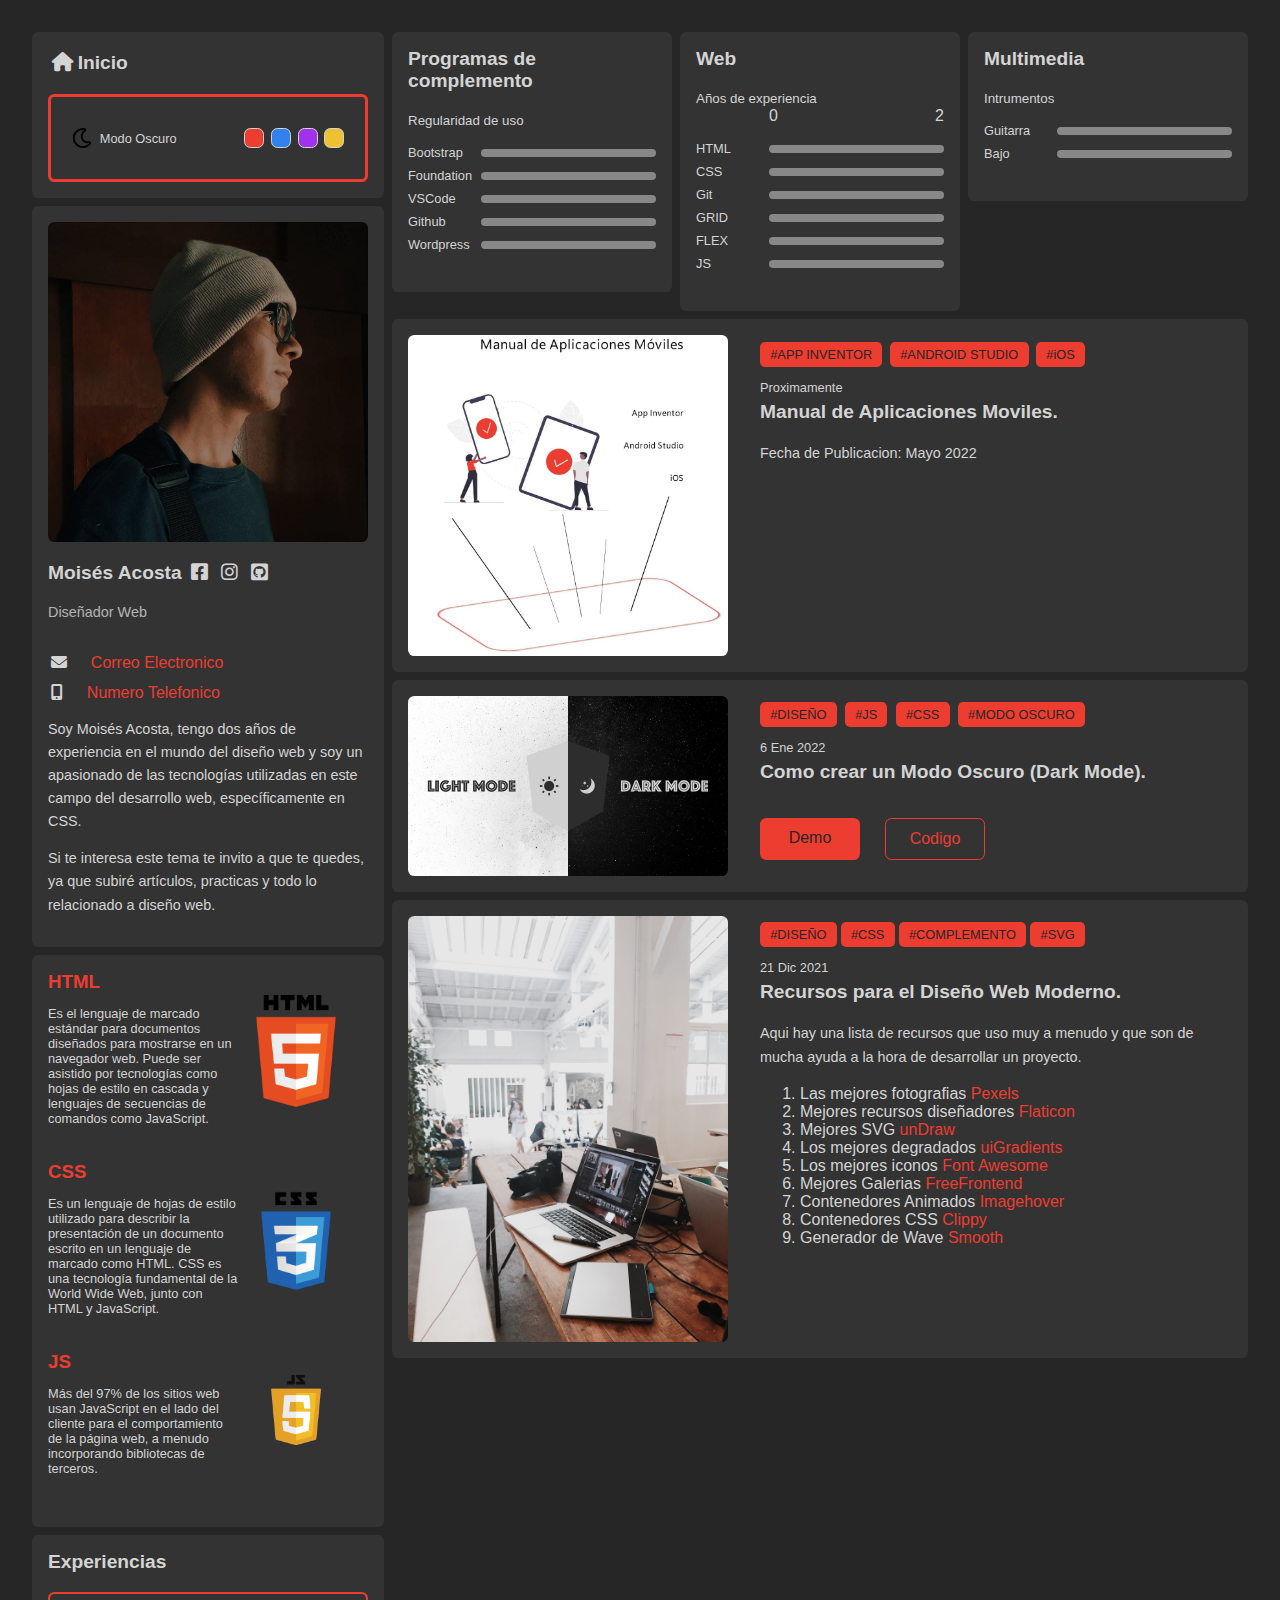
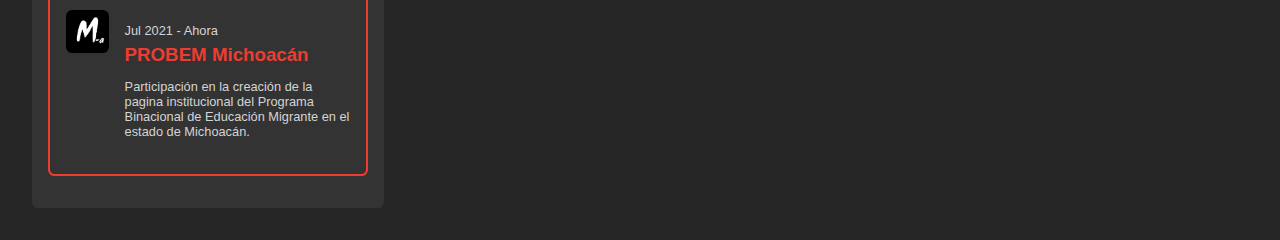
==== commit 9deee86d: "Updated" ====
--- a/index.html
+++ b/index.html
@@ -131,68 +131,7 @@
           </div>
         </div>
       </article>
-      <article class="card">
-
-        <div id="portfolio" class="portfolio section-bg">
-          <div class="container">
-
-            <div class="section-title">
-              <h2 class="card-title">Hobbies</h2>
-              <p></p>
-            </div>
-
-            <div class="row">
-              <div class="col-lg-12 d-flex justify-content-center">
-                <ul id="portfolio-flters">
-                  <li data-filter="*" class="filter-active">Todo</li>
-                  <li data-filter=".filter-app">Contenido</li>
-
-                </ul>
-              </div>
-            </div>
-
-            <div class="row portfolio-container">
-
-              <div class="col-lg-4 col-md-6 portfolio-item filter-app">
-                <div class="portfolio-wrap">
-                  <img
-                    src="https://images.pexels.com/photos/7802307/pexels-photo-7802307.jpeg?auto=compress&cs=tinysrgb&dpr=2&w=500"
-                    class="img-fluid" alt="">
-                  <div class="portfolio-info">
-                    <h4>Guitarra</h4>
-
-                  </div>
-                  <div class="portfolio-links">
-                    <a href="https://images.pexels.com/photos/7802307/pexels-photo-7802307.jpeg?auto=compress&cs=tinysrgb&dpr=2&w=500"
-                      target="_balnk" data-gallery="portfolioGallery" title="Guitarra"><i
-                        class="fas fa-compress"></i></a>
-
-                  </div>
-                </div>
-              </div>
-
-              <div class="col-lg-4 col-md-6 portfolio-item filter-app">
-                <div class="portfolio-wrap">
-                  <img
-                    src="https://scontent.fmlm3-1.fna.fbcdn.net/v/t39.30808-6/272846555_1376773226100322_4123198783299658628_n.jpg?_nc_cat=101&ccb=1-5&_nc_sid=e3f864&_nc_ohc=J4GwfpcloYQAX8Y20HG&_nc_ht=scontent.fmlm3-1.fna&oh=00_AT9bC0t5UTISr0N8tPnu7ejNfSFN6aZzmlymOOA1v9pKZw&oe=620AAF3F"
-                    class="img-fluid" alt="">
-                  <div class="portfolio-info">
-                    <h4>Fotografia Naturaleza</h4>
-
-                  </div>
-                  <div class="portfolio-links">
-                    <a href="https://scontent.fmlm3-1.fna.fbcdn.net/v/t39.30808-6/272846555_1376773226100322_4123198783299658628_n.jpg?_nc_cat=101&ccb=1-5&_nc_sid=e3f864&_nc_ohc=J4GwfpcloYQAX8Y20HG&_nc_ht=scontent.fmlm3-1.fna&oh=00_AT9bC0t5UTISr0N8tPnu7ejNfSFN6aZzmlymOOA1v9pKZw&oe=620AAF3F"
-                      target="_balnk" data-gallery="portfolioGallery" title="Fotografia de Naturaleza"><i
-                        class="fas fa-compress"></i></a>
-                  </div>
-                </div>
-              </div>
-            </div>
-          </div>
-        </div>
-
-
-      </article>
+    
 
     </section>
 
--- a/css/styles.css
+++ b/css/styles.css
@@ -370,134 +370,3 @@
 
 
 
-.portfolio i{
-  color:var(--primary-color);
-  transition: var(--transition);
- 
-  
-}
-
-.scrolled-offset {
-  margin-top: 60px;
-}
-.portfolio .portfolio-item {
-  margin-bottom: 30px;
-}
-
-.portfolio #portfolio-flters {
-  padding: 0;
-  margin: 0 auto 35px auto;
-  list-style: none;
-  text-align: center;
-  background:rgba(17, 17, 17, 0.11);
-  border-radius: 50px;
-  padding: 2px 15px;
-  box-shadow: 0px 2px 15px rgba(0, 0, 0, 0.08);
-}
-
-.portfolio #portfolio-flters li {
-  cursor: pointer;
-  display: inline-block;
-  padding: 10px 15px 8px 15px;
-  font-size: 14px;
-  font-weight: 600;
-  line-height: 1;
-  text-transform: uppercase;
-  color: var(--primary-color);
-  margin-bottom: 5px;
-  transition: all 0.3s ease-in-out;
-}
-
-.portfolio #portfolio-flters li:hover, .portfolio #portfolio-flters li.filter-active {
-  color:var(--primary-color);
-}
-
-.portfolio #portfolio-flters li:last-child {
-  margin-right: 0;
-}
-
-.portfolio .portfolio-wrap {
-  transition: 0.3s;
-  position: relative;
-  overflow: hidden;
-  z-index: 1;
-}
-
-.portfolio .portfolio-wrap::before {
-  content: "";
-  background: hsla(0, 0%, 15%, 0.517);
-  position: absolute;
-  left: 30px;
-  right: 30px;
-  top: 30px;
-  bottom: 30px;
-  transition: all ease-in-out 0.3s;
-  z-index: 2;
-  opacity: 0;
-}
-
-.portfolio .portfolio-wrap .portfolio-info {
-  opacity: 0;
-  position: absolute;
-  top: 10%;
-  left: 0;
-  right: 0;
-  text-align: center;
-  z-index: 3;
-  transition: all ease-in-out 0.3s;
-}
-
-.portfolio .portfolio-wrap .portfolio-info h4 {
-  font-size: 20px;
-  color:white;
-  font-weight: 600;
-}
-
-.portfolio .portfolio-wrap .portfolio-info p {
-  color:var(--primary-color);
-  font-size: 14px;
-  text-transform: uppercase;
-}
-
-.portfolio .portfolio-wrap .portfolio-links {
-  opacity: 0;
-  left: 0;
-  right: 0;
-  bottom: 10%;
-  text-align: center;
-  z-index: 3;
-  position: absolute;
-  transition: all ease-in-out 0.3s;
-}
-
-.portfolio .portfolio-wrap .portfolio-links a {
-  color: var(--primary-color);
-  margin: 0 2px;
-  font-size: 28px;
-  display: inline-block;
-  transition: 0.3s;
-}
-
-
-
-.portfolio .portfolio-wrap .portfolio-links a:hover {
-  color: var(--primary-color);
-}
-
-.portfolio .portfolio-wrap:hover::before {
-  top: 0;
-  left: 0;
-  right: 0;
-  bottom: 0;
-  opacity: 1;
-}
-
-.portfolio .portfolio-wrap:hover .portfolio-info {
-  opacity: 1;
-  top: calc(50% - 48px);
-}
-
-.portfolio .portfolio-wrap:hover .portfolio-links {
-  opacity: 1;
-  bottom: calc(50% - 50px);
-}
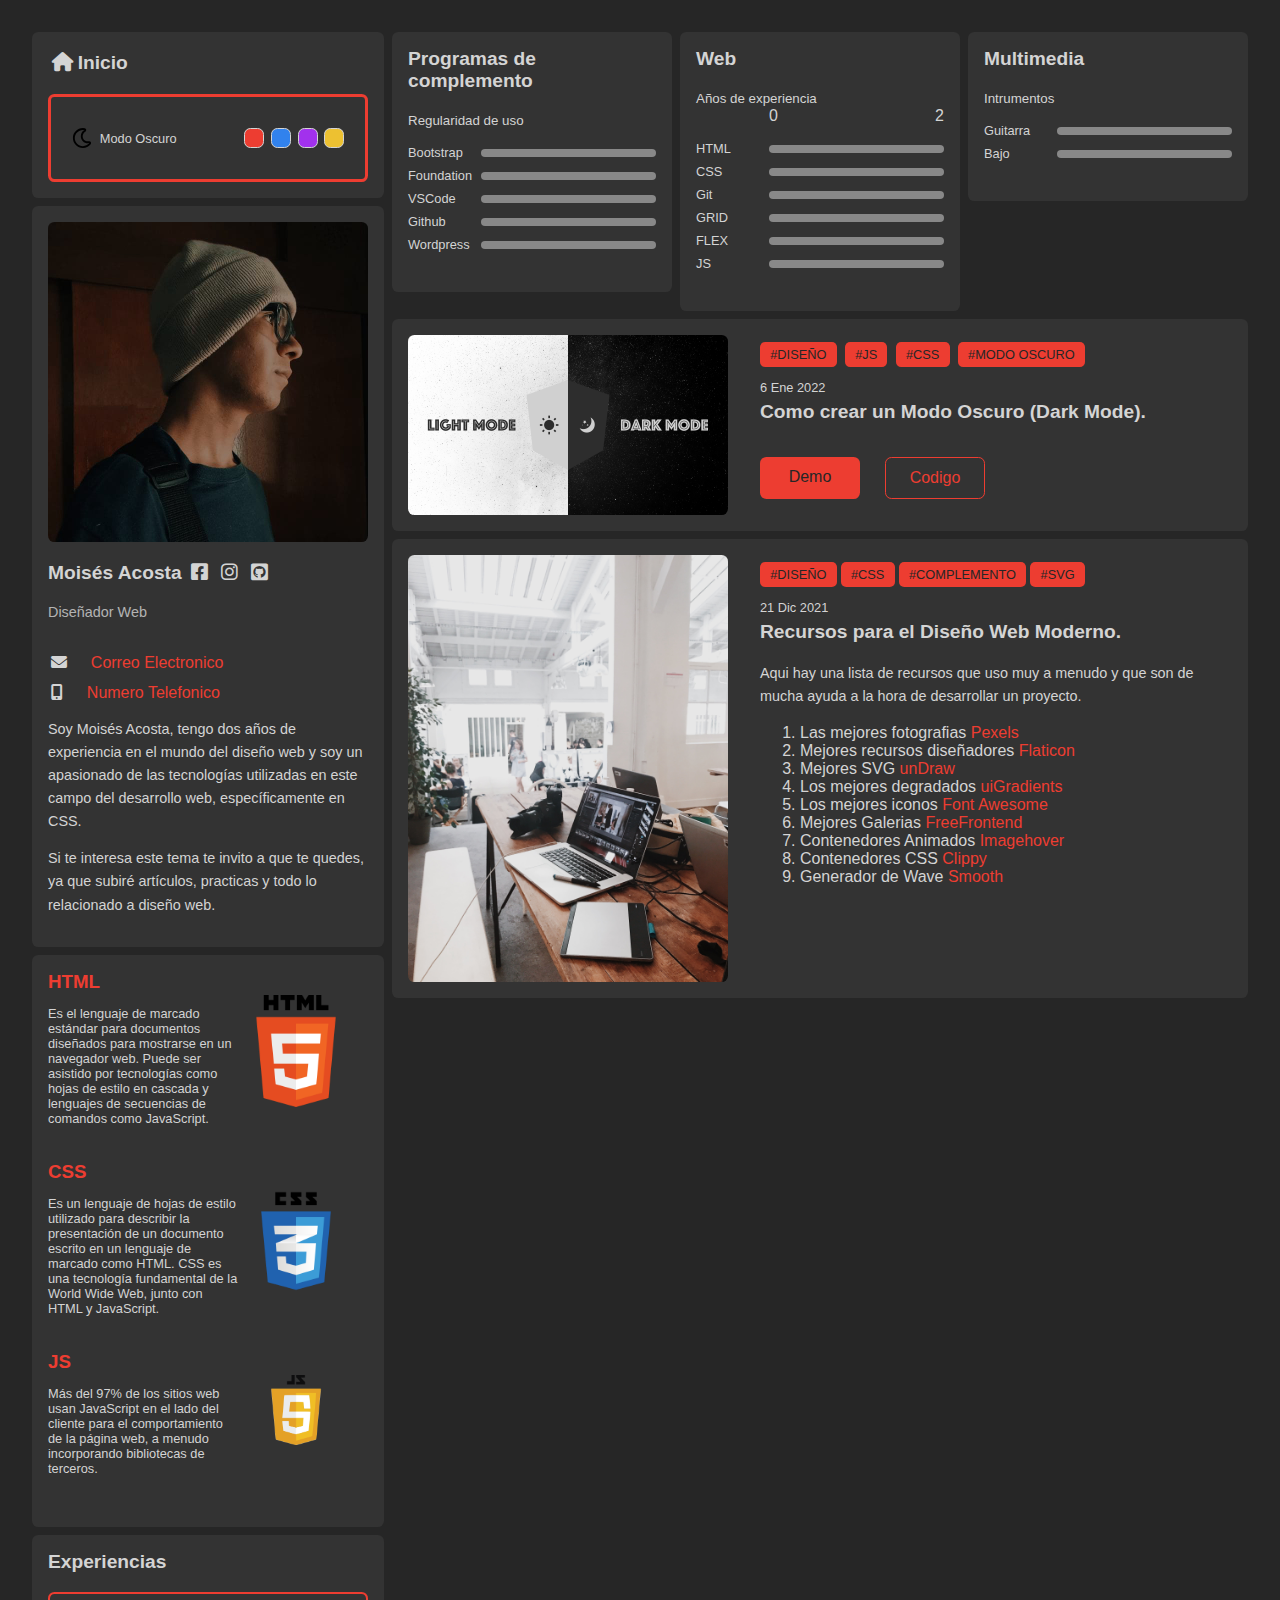
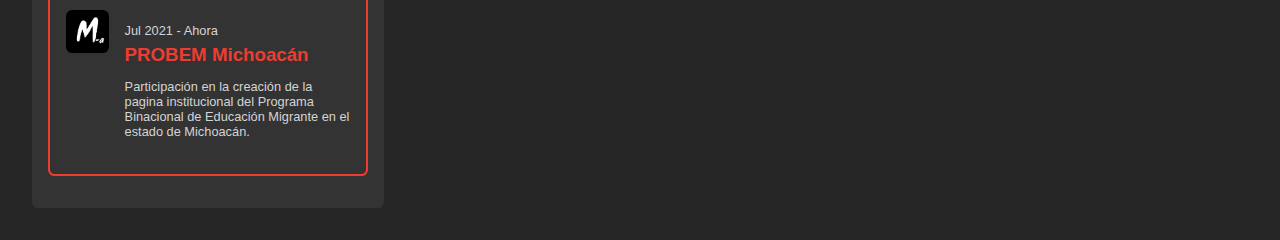
==== commit 85d9d4e8: "Update index.html" ====
--- a/index.html
+++ b/index.html
@@ -166,7 +166,7 @@
 
           <div class="skills__item">
             <p class="skills__tech">Wordpress</p>
-            <div class="skills__bar skills__bar--20"></div>
+            <div class="skills__bar skills__bar--40"></div>
           </div>
         </div>
       </article>
@@ -180,21 +180,21 @@
         <div class="skills">
           <div class="skills__item">
             <p class="skills__tech">HTML</p>
-            <div class="skills__bar skills__bar--70"></div>
+            <div class="skills__bar skills__bar--93"></div>
           </div>
 
           <div class="skills__item">
             <p class="skills__tech">CSS</p>
-            <div class="skills__bar skills__bar--50"></div>
+            <div class="skills__bar skills__bar--82"></div>
           </div>
 
           <div class="skills__item">
             <p class="skills__tech">Git</p>
-            <div class="skills__bar skills__bar--30"></div>
+            <div class="skills__bar skills__bar--45"></div>
           </div>
           <div class="skills__item">
             <p class="skills__tech">GRID</p>
-            <div class="skills__bar skills__bar--70"></div>
+            <div class="skills__bar skills__bar--75"></div>
           </div>
 
           <div class="skills__item">
@@ -204,7 +204,7 @@
 
           <div class="skills__item">
             <p class="skills__tech">JS</p>
-            <div class="skills__bar skills__bar--10"></div>
+            <div class="skills__bar skills__bar--20"></div>
           </div>
         </div>
       </article>
@@ -226,24 +226,7 @@
         </div>
       </article>
 
-      <article class="card card--project">
-        <div class="card__image-container">
-          <img class="card__image" src="assets/images/Manual.jpeg" alt="Landing Page" />
-        </div>
-        <div class="project">
-          <div class="project__tags">
-            <span class="project__tag">#APP INVENTOR</span>
-            <span class="project__tag">#ANDROID STUDIO</span>
-            <span class="project__tag">#iOS</span>
-          </div>
-          <p class="experience__time">Proximamente</p>
-
-          <h2 class="card__title">Manual de Aplicaciones Moviles.</h2>
-          <p class="card__text">Fecha de Publicacion: Mayo 2022</p>
-
-        </div>
-        </div>
-      </article>
+      
 
       <article class="card card--project">
         <div class="card__image-container">
@@ -347,4 +330,4 @@
   <script src="js/scripts.js"></script>
 </body>
 
-</html>+</html>
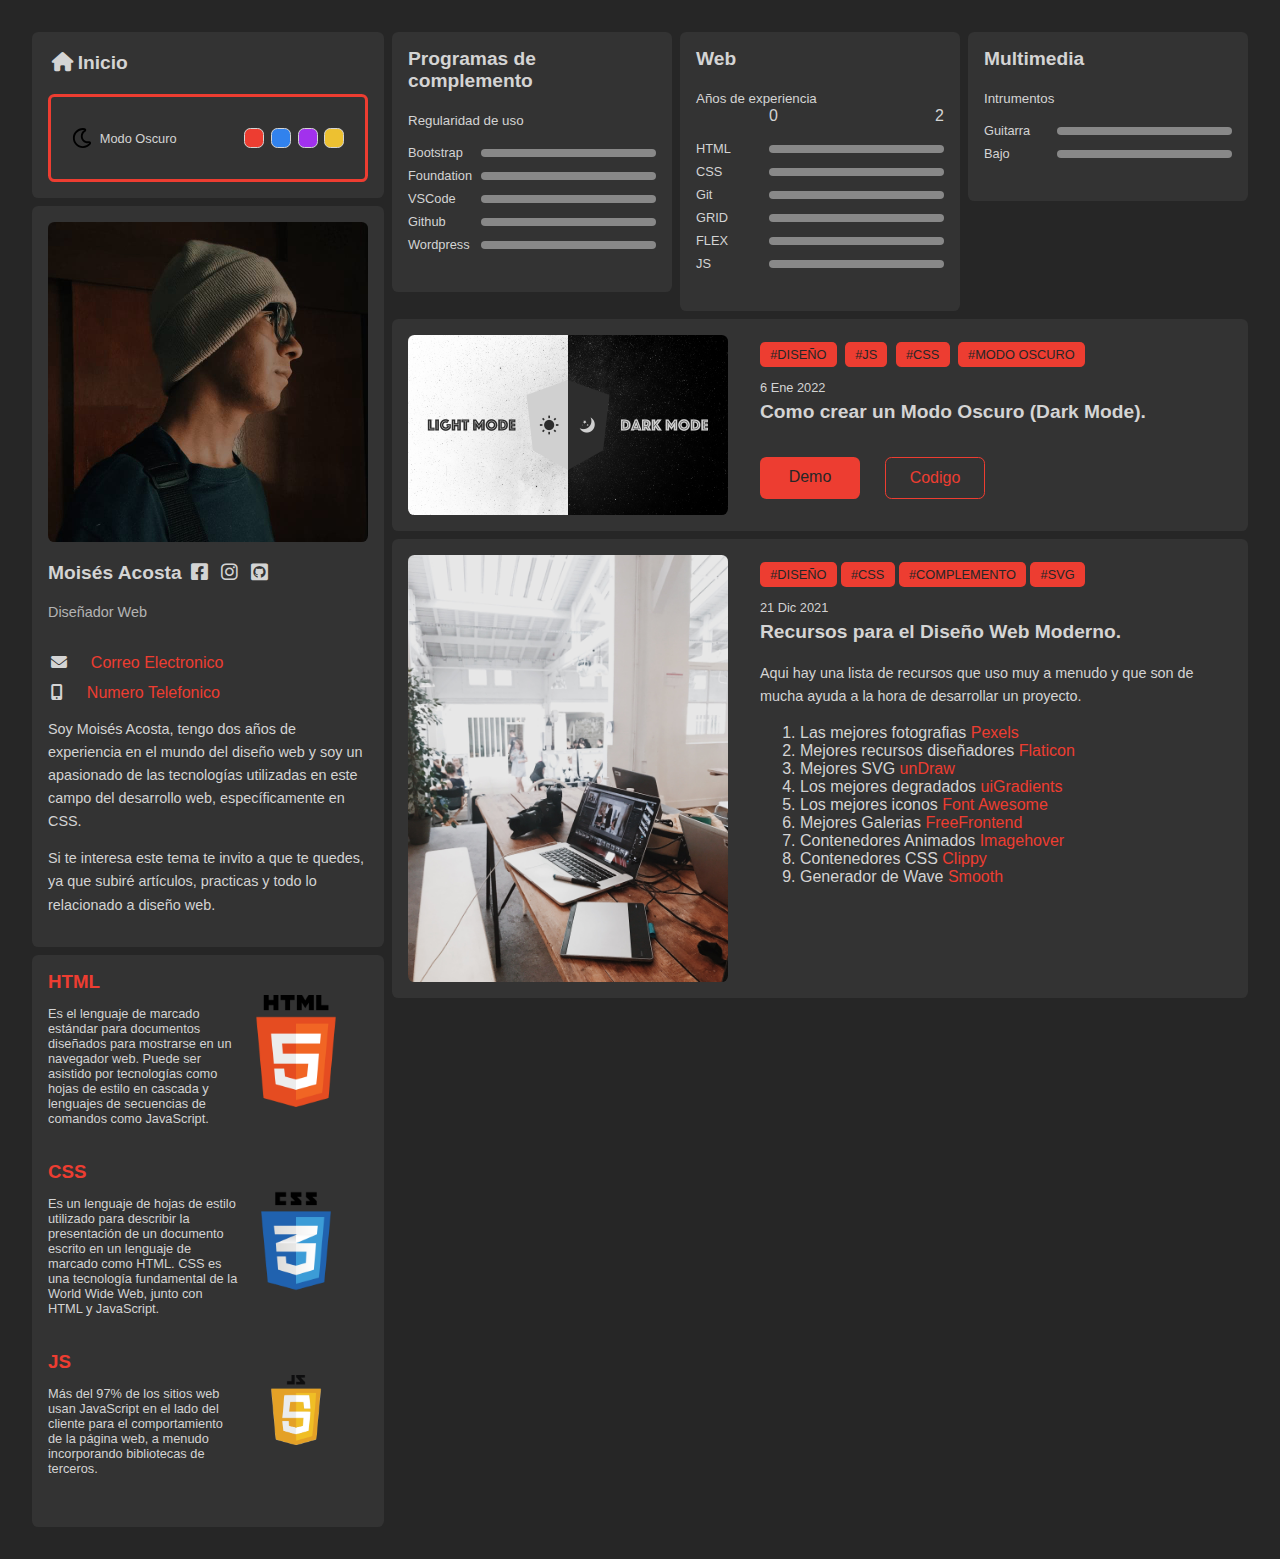
==== commit 4295feec: "Update index.html" ====
--- a/index.html
+++ b/index.html
@@ -115,22 +115,7 @@
         </div>
       </article>
 
-      <article class="card card--experience">
-        <h2 class="card__title">Experiencias</h2>
-
-        <div class="experience">
-          <img src="assets/images/logo.png" alt="logo" class="experience__image" />
-          <div class="experience__info">
-            <p class="experience__time">Jul 2021 - Ahora</p>
-            <h3 class="experience__job">PROBEM Michoacán</h3>
-            <p class="experience__description">
-              Participación en la creación de la pagina institucional del
-              Programa Binacional de Educación Migrante en el estado de
-              Michoacán.
-            </p>
-          </div>
-        </div>
-      </article>
+     
     
 
     </section>
@@ -180,21 +165,21 @@
         <div class="skills">
           <div class="skills__item">
             <p class="skills__tech">HTML</p>
-            <div class="skills__bar skills__bar--93"></div>
+            <div class="skills__bar skills__bar--90"></div>
           </div>
 
           <div class="skills__item">
             <p class="skills__tech">CSS</p>
-            <div class="skills__bar skills__bar--82"></div>
+            <div class="skills__bar skills__bar--80"></div>
           </div>
 
           <div class="skills__item">
             <p class="skills__tech">Git</p>
-            <div class="skills__bar skills__bar--45"></div>
+            <div class="skills__bar skills__bar--40"></div>
           </div>
           <div class="skills__item">
             <p class="skills__tech">GRID</p>
-            <div class="skills__bar skills__bar--75"></div>
+            <div class="skills__bar skills__bar--80"></div>
           </div>
 
           <div class="skills__item">
